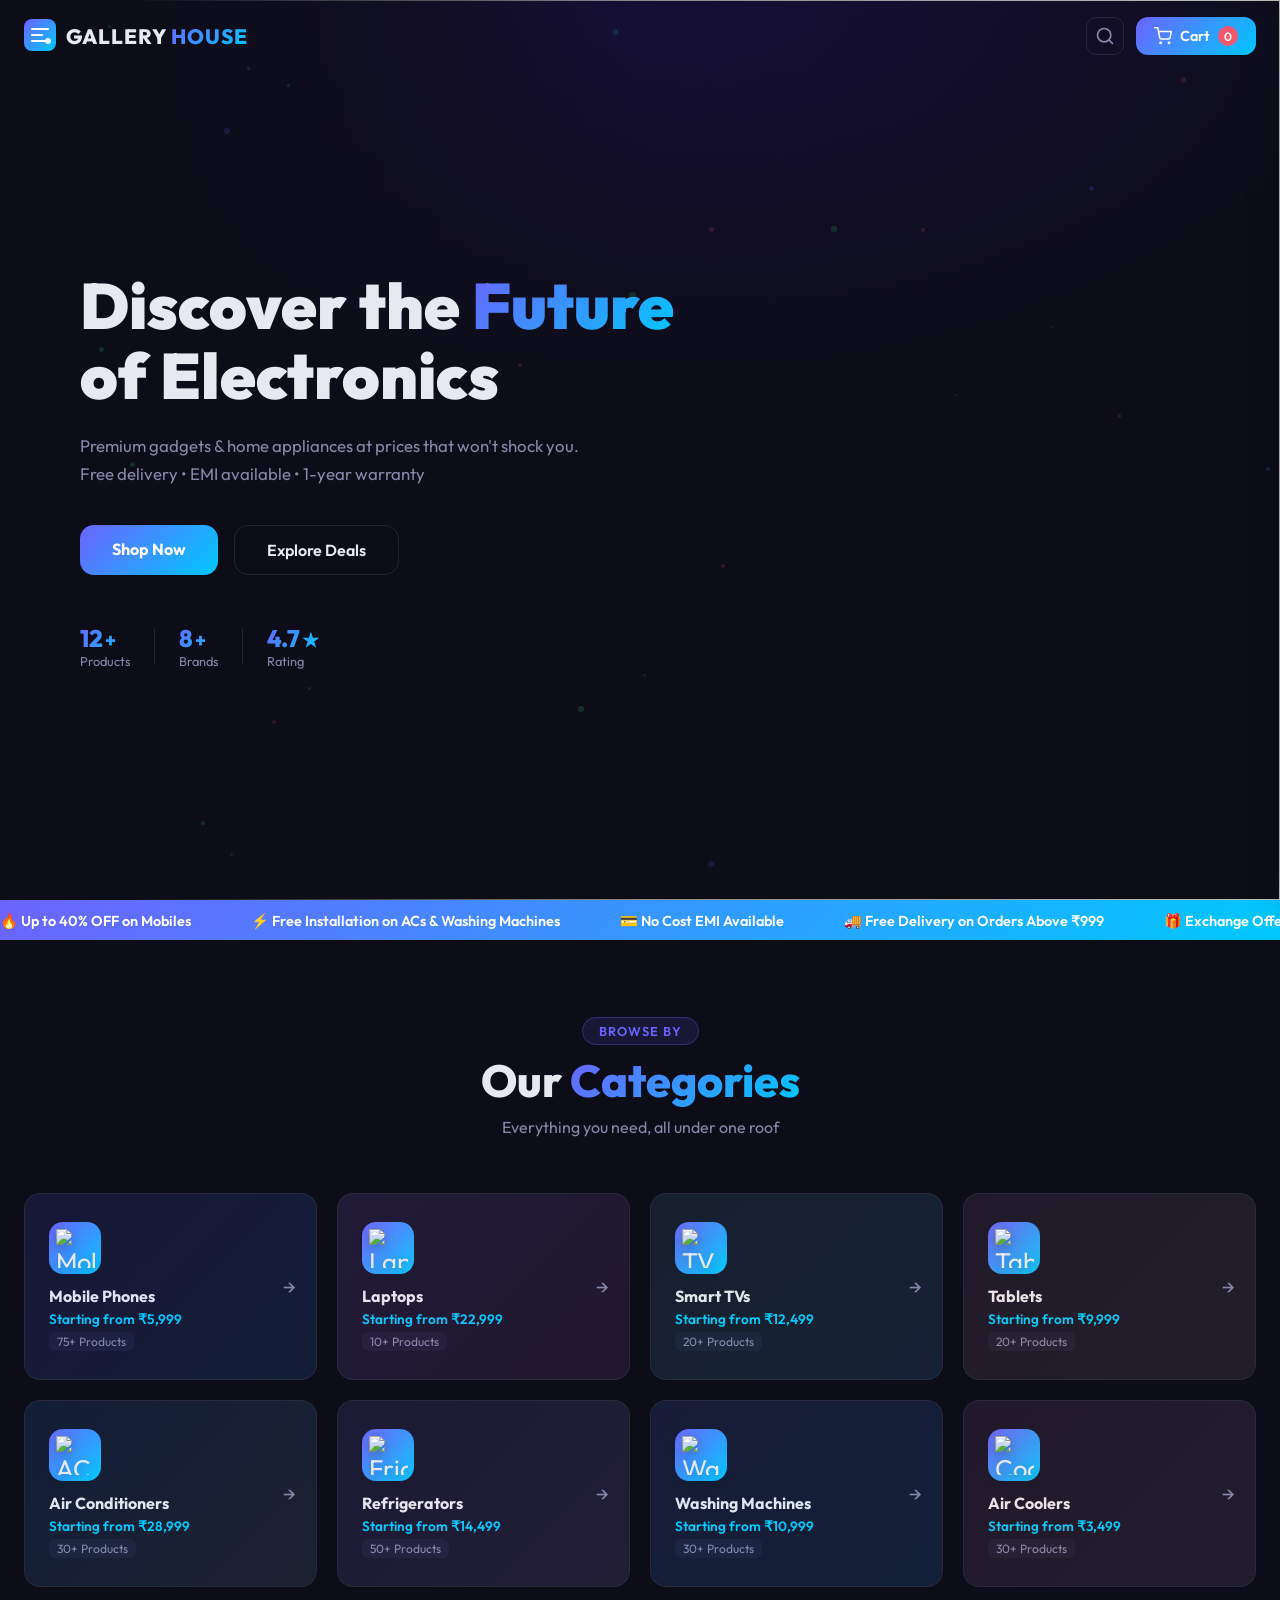
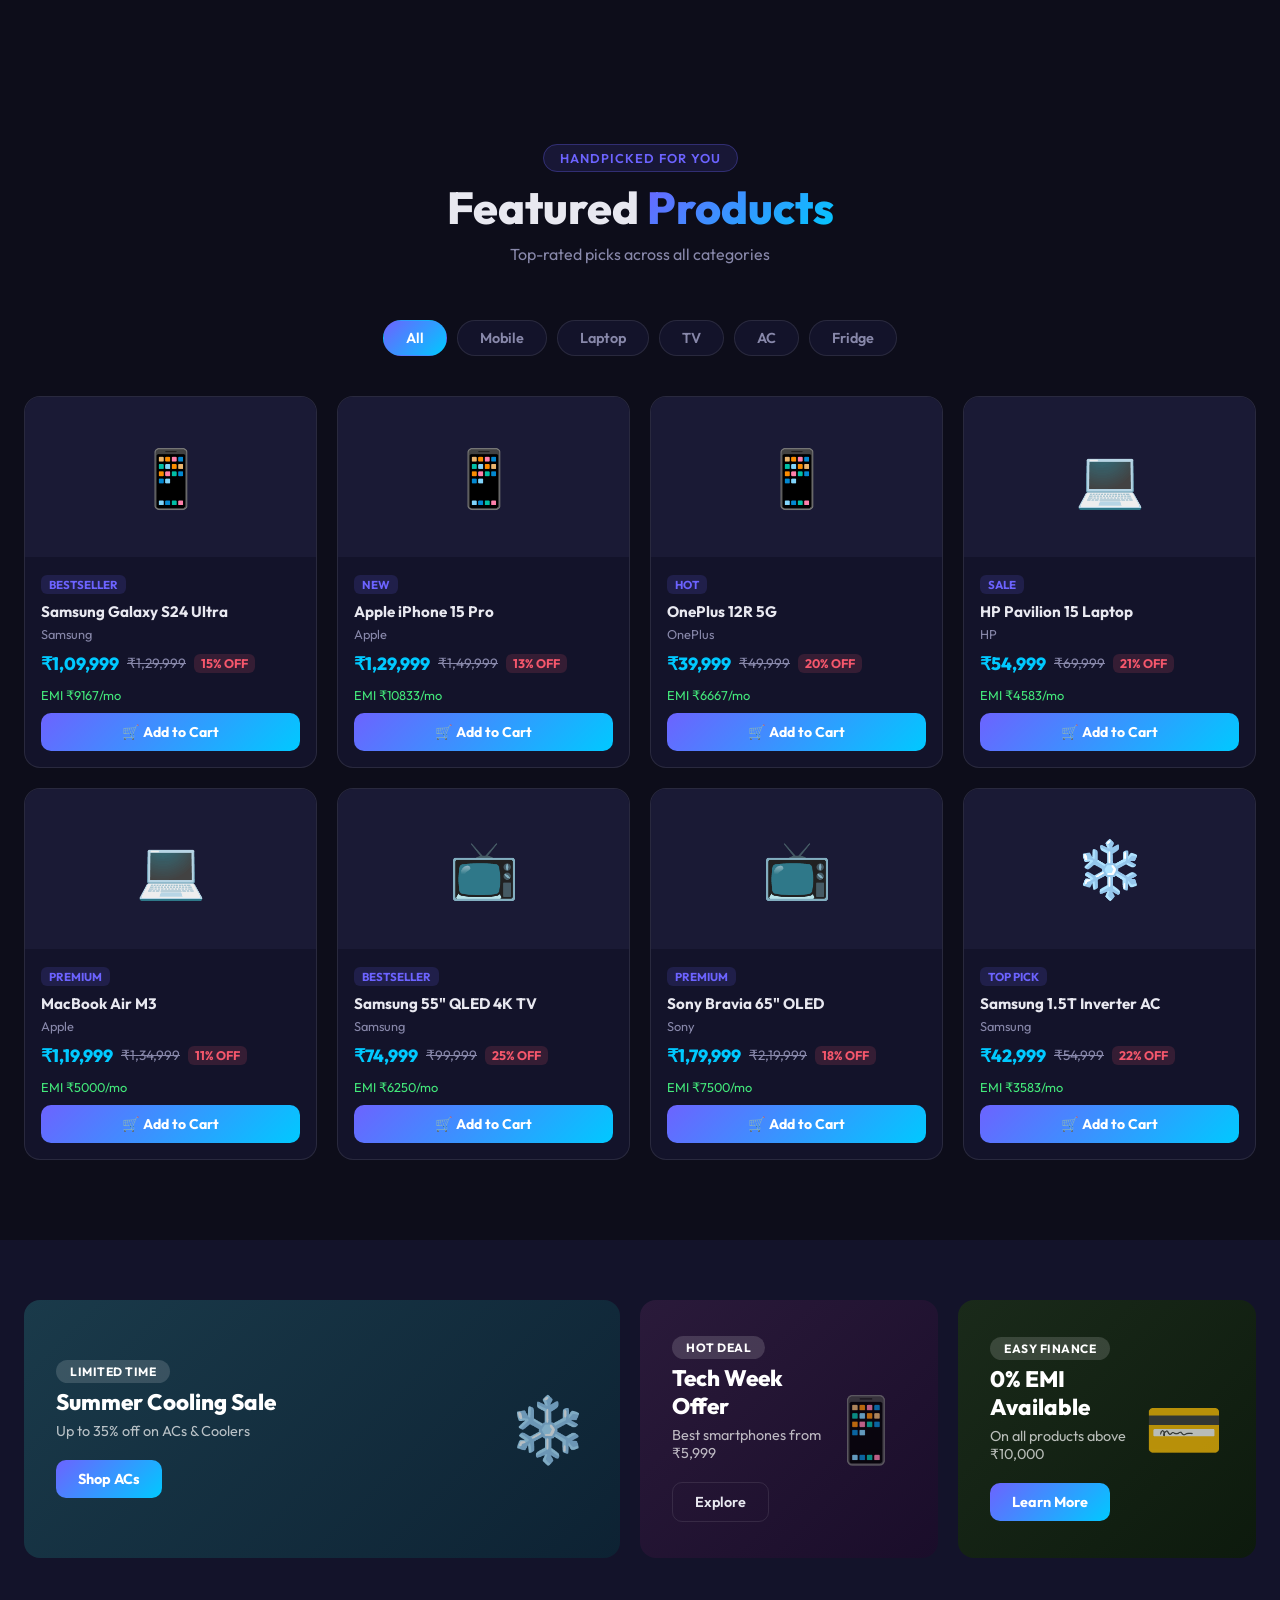
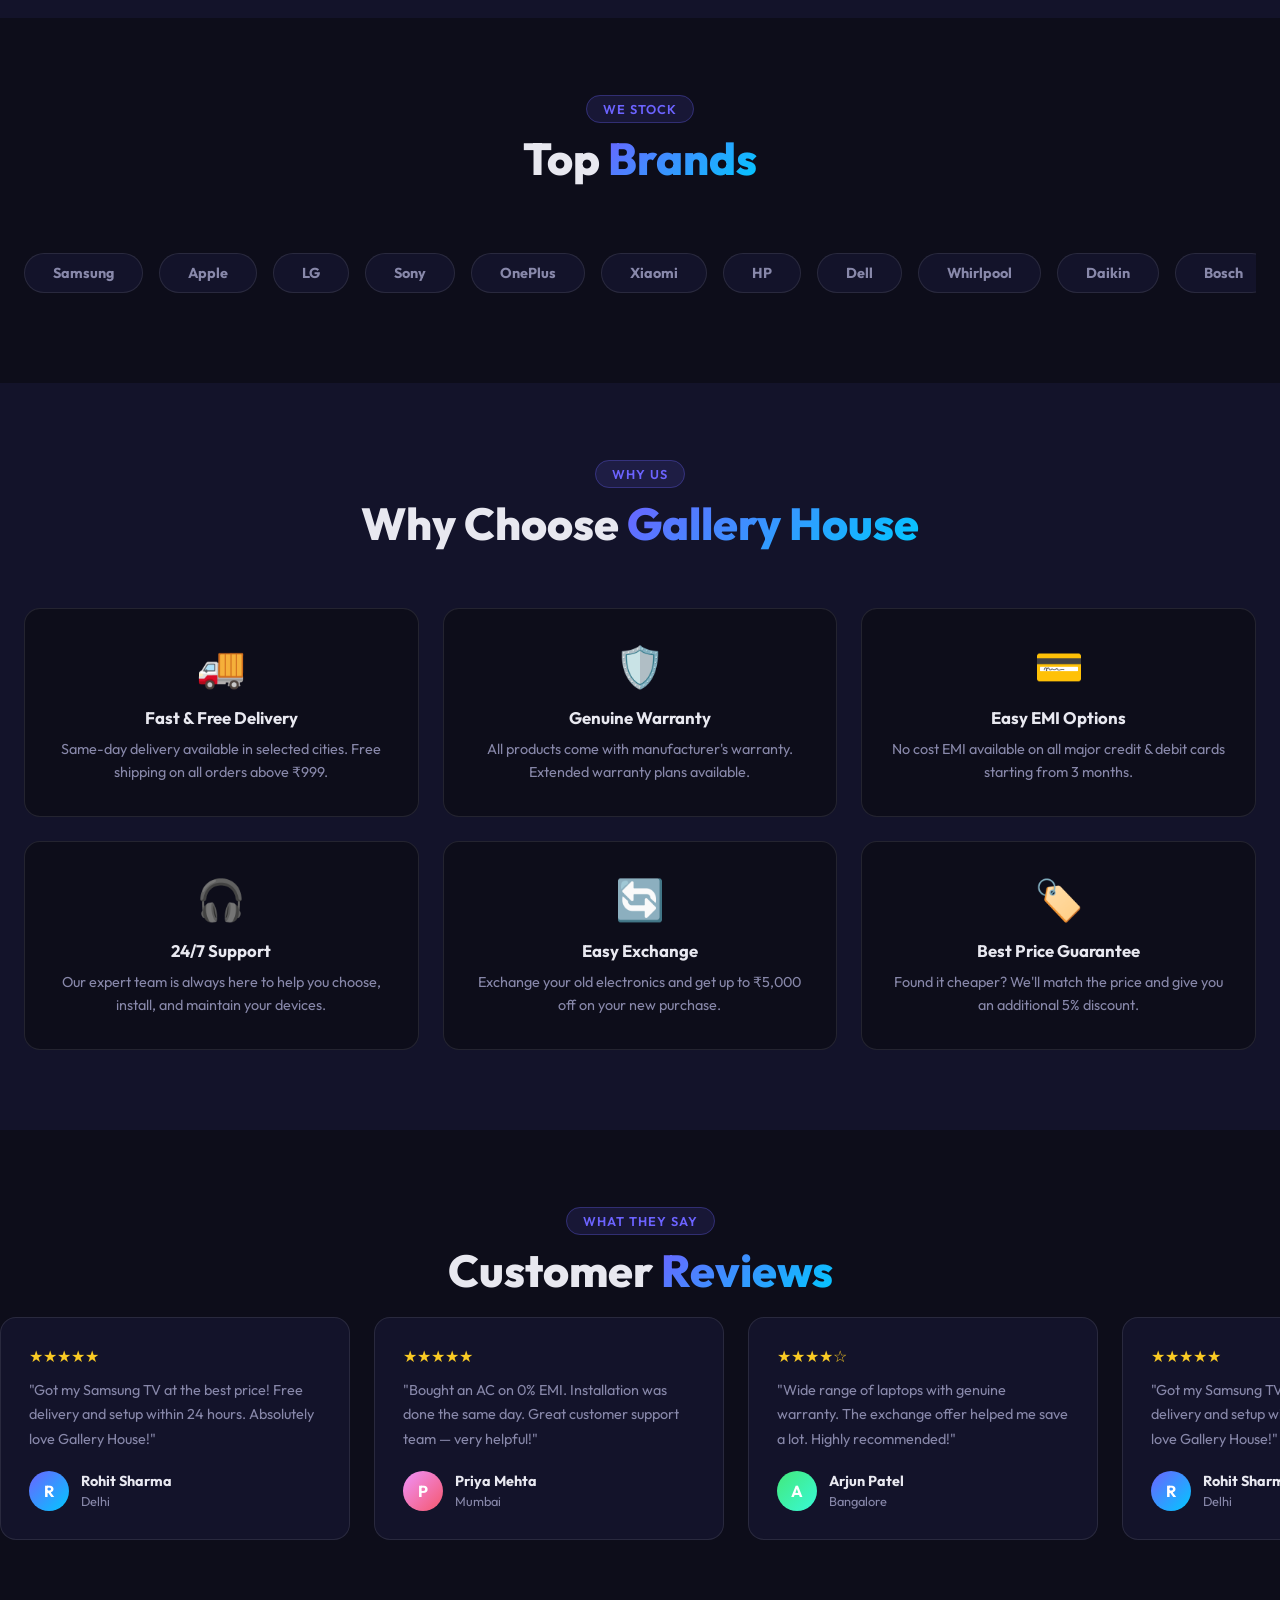
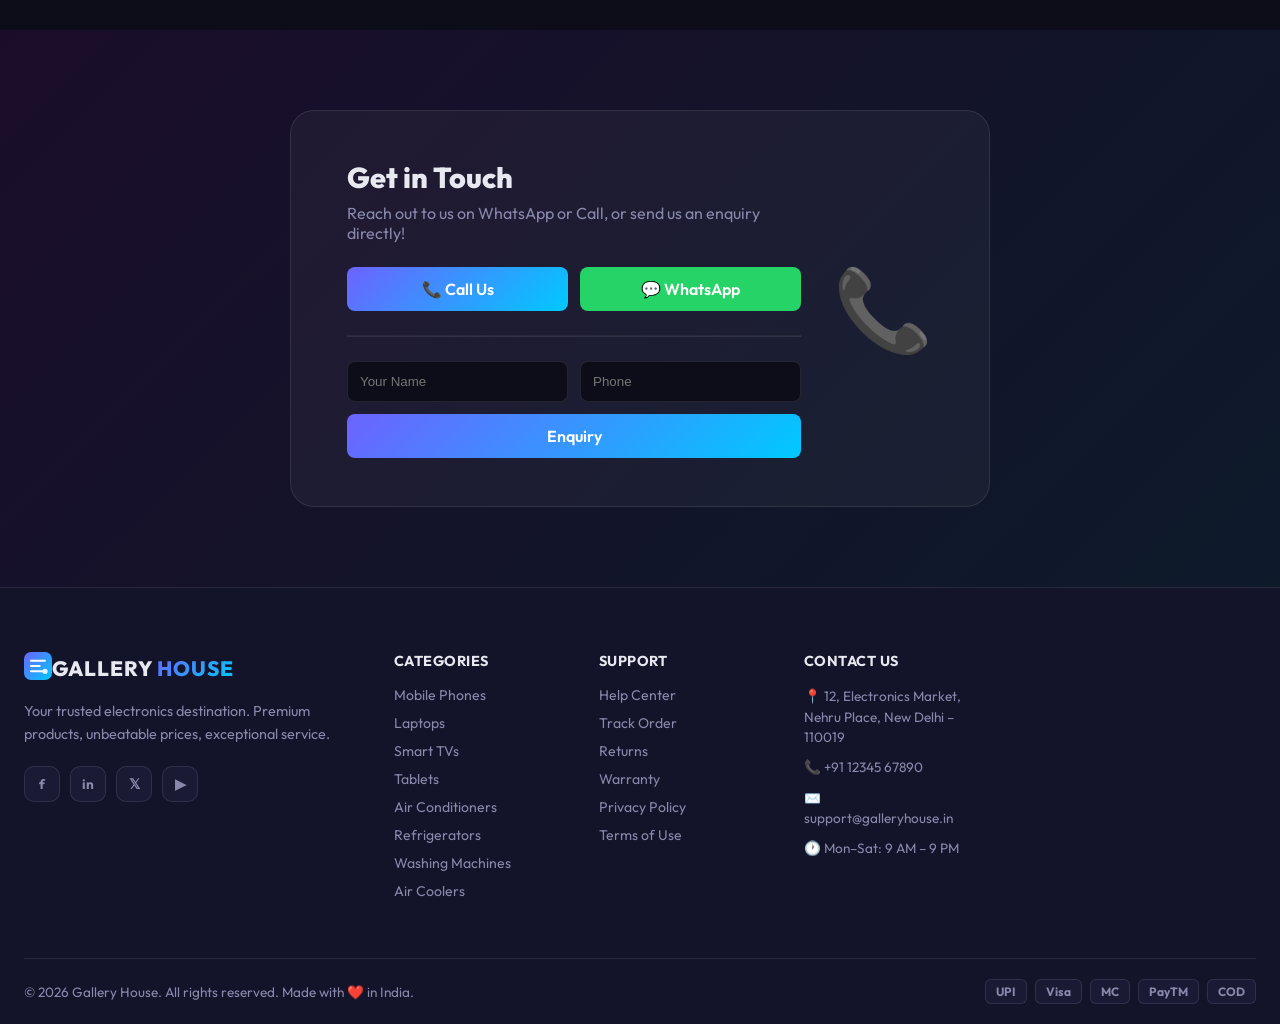
==== index.html @ 783b9cea "Add files via upload" ====
<!DOCTYPE html>
<html lang="en">

<head>
  <meta charset="UTF-8" />
  <meta name="viewport" content="width=device-width, initial-scale=1.0" />
  <title>Gallery House – Premium Electronics Store</title>
  <meta name="description" content="Gallery House is your one-stop destination for the latest electronics – mobiles, laptops, TVs, ACs, fridges, washing machines, tablets, and coolers at unbeatable prices." />
  <meta name="keywords" content="electronics, electronics store, mobiles, laptops, smart tvs, home appliances, air conditioners, washing machines, refrigerators, gallery house" />
  <meta name="author" content="Gallery House" />
  <meta name="robots" content="index, follow" />
  <meta name="theme-color" content="#6C63FF" />
  <link rel="canonical" href="https://galleryhouse.in/" />
  
  <!-- Open Graph / Facebook -->
  <meta property="og:type" content="website" />
  <meta property="og:url" content="https://galleryhouse.in/" />
  <meta property="og:title" content="Gallery House – Premium Electronics Store" />
  <meta property="og:description" content="Gallery House is your one-stop destination for the latest electronics – mobiles, laptops, TVs, ACs, fridges, washing machines, tablets, and coolers at unbeatable prices." />
  
  <!-- Twitter -->
  <meta property="twitter:card" content="summary_large_image" />
  <meta property="twitter:url" content="https://galleryhouse.in/" />
  <meta property="twitter:title" content="Gallery House – Premium Electronics Store" />
  <meta property="twitter:description" content="Gallery House is your one-stop destination for the latest electronics – mobiles, laptops, TVs, ACs, fridges, washing machines, tablets, and coolers at unbeatable prices." />
  <link rel="preconnect" href="https://fonts.googleapis.com" />
  <link rel="preconnect" href="https://fonts.gstatic.com" crossorigin />
  <link
    href="https://fonts.googleapis.com/css2?family=Outfit:wght@300;400;500;600;700;800;900&family=Inter:wght@300;400;500;600&display=swap"
    rel="stylesheet" />
  <link rel="stylesheet" href="style.css" />
  <script>
    // Apply theme settings before rendering
    const _s = JSON.parse(localStorage.getItem('gh_settings') || '{}');
    if (_s.accent) {
      document.documentElement.style.setProperty('--accent', _s.accent);
      document.documentElement.style.setProperty('--accent2', _s.accent);
    }
  </script>
  <script type="application/ld+json">
{
  "@context": "https://schema.org",
  "@type": "Organization",
  "name": "Gallery House",
  "url": "https://galleryhouse.in",
  "logo": "https://galleryhouse.in/images/logo.png",
  "description": "Premium electronics store offering mobiles, laptops, TVs, and home appliances.",
  "sameAs": [
    "https://www.facebook.com/galleryhouse",
    "https://www.instagram.com/galleryhouse",
    "https://www.youtube.com/@galleryhouse"
  ],
  "contactPoint": {
    "@type": "ContactPoint",
    "contactType": "customer service",
    "telephone": "+91-9999999999",
    "areaServed": "IN",
    "availableLanguage": ["English", "Hindi", "Gujarati"]
  }
}
</script>
  <script type="application/ld+json">
{
  "@context": "https://schema.org",
  "@type": "Product",
  "name": "Samsung Galaxy S24 Ultra",
  "image": [
    "https://galleryhouse.in/images/products/samsung-galaxy-s24-ultra.jpg"
  ],
  "description": "Samsung Galaxy S24 Ultra with 200MP camera, Snapdragon 8 Gen 3 and 12GB RAM.",
  "sku": "GH-S24U-256",
  "brand": {
    "@type": "Brand",
    "name": "Samsung"
  },
  "aggregateRating": {
    "@type": "AggregateRating",
    "ratingValue": "4.9",
    "reviewCount": "128"
  },
  "offers": {
    "@type": "Offer",
    "url": "https://galleryhouse.in/products/samsung-galaxy-s24-ultra.html",
    "priceCurrency": "INR",
    "price": "109999",
    "availability": "https://schema.org/InStock",
    "itemCondition": "https://schema.org/NewCondition"
  }
}
</script>
<script type="application/ld+json">
{
  "@context": "https://schema.org",
  "@type": "WebSite",
  "name": "Gallery House",
  "url": "https://galleryhouse.in/",
  "potentialAction": {
    "@type": "SearchAction",
    "target": "https://galleryhouse.in/?q={search_term_string}",
    "query-input": "required name=search_term_string"
  }
}
</script>
</head>

<body>

  <!-- ══════════════ NAVBAR ══════════════ -->
  <header class="navbar" id="navbar">
    <div class="nav-container">
      <div style="display: flex; align-items: center; gap: 10px;">
        <button class="logo-icon hamburger-custom" id="main-menu-btn" style="background:none;border:none;cursor:pointer;padding:0;">
          <svg width="32" height="32" viewBox="0 0 32 32" fill="none">
            <rect width="32" height="32" rx="8" fill="url(#lg1)" />
            <path d="M8 10h16M8 16h10M8 22h13" stroke="#fff" stroke-width="2.2" stroke-linecap="round" />
            <circle cx="24" cy="22" r="3" fill="#fff" opacity="0.9" />
            <defs>
              <linearGradient id="lg1" x1="0" y1="0" x2="32" y2="32" gradientUnits="userSpaceOnUse">
                <stop stop-color="#6C63FF" />
                <stop offset="1" stop-color="#00C9FF" />
              </linearGradient>
            </defs>
          </svg>
        </button>
        <a href="#" class="logo" id="logo-link">
          <span class="logo-text">GALLERY<span class="logo-accent"> HOUSE</span></span>
        </a>
      </div>

      <nav class="nav-links" id="nav-links">
        <a href="#categories" id="nav-categories">Categories</a>
        <a href="#featured" id="nav-products">Products</a>
        <a href="#deals" id="nav-deals">Best Deals</a>
        <a href="#brands" id="nav-brands">Brands</a>
        <a href="#contact" id="nav-contact">Contact</a>
      </nav>

      <div class="nav-actions">
        <button class="icon-btn" id="search-btn" title="Search">
          <svg width="20" height="20" viewBox="0 0 24 24" fill="none" stroke="currentColor" stroke-width="2"
            stroke-linecap="round" stroke-linejoin="round">
            <circle cx="11" cy="11" r="8" />
            <path d="m21 21-4.35-4.35" />
          </svg>
        </button>
        <button class="cart-btn" id="cart-btn">
          <svg width="18" height="18" viewBox="0 0 24 24" fill="none" stroke="currentColor" stroke-width="2"
            stroke-linecap="round" stroke-linejoin="round">
            <circle cx="9" cy="21" r="1" />
            <circle cx="20" cy="21" r="1" />
            <path d="M1 1h4l2.68 13.39a2 2 0 0 0 2 1.61h9.72a2 2 0 0 0 2-1.61L23 6H6" />
          </svg>
          <span>Cart</span>
          <span class="cart-count">0</span>
        </button>
      </div>
    </div>

    <!-- Search Bar -->
    <div class="search-overlay" id="search-overlay">
      <div class="search-bar-wrap">
        <input type="text" id="search-input" placeholder="Search mobiles, TVs, laptops…" autocomplete="off" />
        <button id="search-close">✕</button>
      </div>
    </div>
  </header>

  <!-- ══════════════ HERO ══════════════ -->
  <section class="hero" id="hero">
    <div id="hero-slider" class="hero-slider"></div>
    <div class="hero-bg-particles" id="particles"></div>
    <div class="hero-content">
      <h1 class="hero-title" id="dyn-hero">
        Discover the <span class="gradient-text">Future</span><br />of Electronics
      </h1>
      <p class="hero-subtitle" id="dyn-hero-sub">
        Premium gadgets & home appliances at prices that won't shock you.<br />
        Free delivery • EMI available • 1-year warranty
      </p>
      <div class="hero-cta">
        <a href="#categories" class="btn-primary" id="hero-shop-btn">Shop Now</a>
        <a href="#featured" class="btn-ghost" id="hero-explore-btn">Explore Deals</a>
      </div>
      <div class="hero-stats">
        <div class="stat"><span class="stat-num" id="stat-products">50K+</span><span class="stat-label">Products</span>
        </div>
        <div class="stat-divider"></div>
        <div class="stat"><span class="stat-num" id="stat-brands">200+</span><span class="stat-label">Brands</span>
        </div>
        <div class="stat-divider"></div>
        <div class="stat"><span class="stat-num" id="stat-rating">4.9★</span><span class="stat-label">Rating</span>
        </div>
      </div>
    </div>
    <div class="hero-visual" style="display: none;">
      <div class="hero-card-3d" id="hero-card" style="display: none;">
        <div class="floating-device">
          <div class="device-screen">
            <div class="screen-glow"></div>
            <div class="screen-content">
              <div class="sc-bar"></div>
              <div class="sc-bar short"></div>
              <div class="sc-icon">📱</div>
              <div class="sc-price">₹24,999</div>
            </div>
          </div>
        </div>
        <div class="orbit-ring ring1"></div>
        <div class="orbit-ring ring2"></div>
      </div>
    </div>
    <div class="hero-wave">
      <svg viewBox="0 0 1440 80" preserveAspectRatio="none">
        <path d="M0,40 C360,80 1080,0 1440,40 L1440,80 L0,80 Z" fill="#0d0d1a" />
      </svg>
    </div>
  </section>

  <!-- ══════════════ TICKER ══════════════ -->
  <div class="ticker-wrap">
    <div class="ticker-track" id="ticker-track">
      <span>🔥 Up to 40% OFF on Mobiles</span>
      <span>⚡ Free Installation on ACs & Washing Machines</span>
      <span>💳 No Cost EMI Available</span>
      <span>🚚 Free Delivery on Orders Above ₹999</span>
      <span>🎁 Exchange Offer: Get Extra ₹5000 Off</span>
      <span>🌟 Top Brands: Samsung, LG, Apple, Sony & More</span>
      <span>🔥 Up to 40% OFF on Mobiles</span>
      <span>⚡ Free Installation on ACs & Washing Machines</span>
      <span>💳 No Cost EMI Available</span>
      <span>🚚 Free Delivery on Orders Above ₹999</span>
    </div>
  </div>

  <!-- ══════════════ CATEGORIES ══════════════ -->
  <section class="section categories-section" id="categories">
    <div class="container">
      <div class="section-header">
        <span class="section-tag">Browse By</span>
        <h2 class="section-title">Our <span class="gradient-text">Categories</span></h2>
        <p class="section-sub">Everything you need, all under one roof</p>
      </div>
      <div class="categories-grid" id="categories-grid">

        <div class="category-card" id="cat-mobile" data-category="mobile">
          <div class="cat-bg" style="--c1:#6C63FF;--c2:#00C9FF"></div>
          <div class="cat-icon-wrap" style="display:flex;align-items:center;justify-content:center;">
            <img src="https://img.icons8.com/fluency/96/iphone.png" alt="Mobile"
              style="width:75%;height:75%;object-fit:contain;filter:drop-shadow(0 4px 6px rgba(0,0,0,0.2));" />
          </div>
          <div class="cat-info">
            <h3>Mobile Phones</h3>
            <p>Starting from ₹5,999</p>
            <span class="cat-count">75+ Products</span>
          </div>
          <div class="cat-arrow">→</div>
        </div>

        <div class="category-card" id="cat-laptop" data-category="laptop">
          <div class="cat-bg" style="--c1:#f093fb;--c2:#f5576c"></div>
          <div class="cat-icon-wrap" style="display:flex;align-items:center;justify-content:center;">
            <img src="https://img.icons8.com/fluency/96/laptop.png" alt="Laptop"
              style="width:75%;height:75%;object-fit:contain;filter:drop-shadow(0 4px 6px rgba(0,0,0,0.2));" />
          </div>
          <div class="cat-info">
            <h3>Laptops</h3>
            <p>Starting from ₹22,999</p>
            <span class="cat-count">10+ Products</span>
          </div>
          <div class="cat-arrow">→</div>
        </div>

        <div class="category-card" id="cat-tv" data-category="tv">
          <div class="cat-bg" style="--c1:#43e97b;--c2:#38f9d7"></div>
          <div class="cat-icon-wrap" style="display:flex;align-items:center;justify-content:center;">
            <img src="https://img.icons8.com/fluency/96/tv.png" alt="TV"
              style="width:75%;height:75%;object-fit:contain;filter:drop-shadow(0 4px 6px rgba(0,0,0,0.2));" />
          </div>
          <div class="cat-info">
            <h3>Smart TVs</h3>
            <p>Starting from ₹12,499</p>
            <span class="cat-count">20+ Products</span>
          </div>
          <div class="cat-arrow">→</div>
        </div>

        <div class="category-card" id="cat-tablet" data-category="tablet">
          <div class="cat-bg" style="--c1:#fa8231;--c2:#f9ca24"></div>
          <div class="cat-icon-wrap" style="display:flex;align-items:center;justify-content:center;">
            <img src="https://img.icons8.com/fluency/96/ipad.png" alt="Tablet"
              style="width:75%;height:75%;object-fit:contain;filter:drop-shadow(0 4px 6px rgba(0,0,0,0.2));" />
          </div>
          <div class="cat-info">
            <h3>Tablets</h3>
            <p>Starting from ₹9,999</p>
            <span class="cat-count">20+ Products</span>
          </div>
          <div class="cat-arrow">→</div>
        </div>

        <div class="category-card" id="cat-ac" data-category="ac">
          <div class="cat-bg" style="--c1:#00C9FF;--c2:#92FE9D"></div>
          <div class="cat-icon-wrap" style="display:flex;align-items:center;justify-content:center;">
            <img src="https://img.icons8.com/fluency/96/air-conditioner.png" alt="AC"
              style="width:75%;height:75%;object-fit:contain;filter:drop-shadow(0 4px 6px rgba(0,0,0,0.2));" />
          </div>
          <div class="cat-info">
            <h3>Air Conditioners</h3>
            <p>Starting from ₹28,999</p>
            <span class="cat-count">30+ Products</span>
          </div>
          <div class="cat-arrow">→</div>
        </div>

        <div class="category-card" id="cat-fridge" data-category="fridge">
          <div class="cat-bg" style="--c1:#a18cd1;--c2:#fbc2eb"></div>
          <div class="cat-icon-wrap" style="display:flex;align-items:center;justify-content:center;">
            <img src="https://img.icons8.com/fluency/96/fridge.png" alt="Fridge"
              style="width:75%;height:75%;object-fit:contain;filter:drop-shadow(0 4px 6px rgba(0,0,0,0.2));" />
          </div>
          <div class="cat-info">
            <h3>Refrigerators</h3>
            <p>Starting from ₹14,499</p>
            <span class="cat-count">50+ Products</span>
          </div>
          <div class="cat-arrow">→</div>
        </div>

        <div class="category-card" id="cat-washing" data-category="washing-machine">
          <div class="cat-bg" style="--c1:#4facfe;--c2:#00f2fe"></div>
          <div class="cat-icon-wrap" style="display:flex;align-items:center;justify-content:center;">
            <img src="https://img.icons8.com/fluency/96/washing-machine.png" alt="Washing Machine"
              style="width:75%;height:75%;object-fit:contain;filter:drop-shadow(0 4px 6px rgba(0,0,0,0.2));" />
          </div>
          <div class="cat-info">
            <h3>Washing Machines</h3>
            <p>Starting from ₹10,999</p>
            <span class="cat-count">30+ Products</span>
          </div>
          <div class="cat-arrow">→</div>
        </div>

        <div class="category-card" id="cat-cooler" data-category="cooler">
          <div class="cat-bg" style="--c1:#fd7043;--c2:#ffb74d"></div>
          <div class="cat-icon-wrap" style="display:flex;align-items:center;justify-content:center;">
            <img src="https://img.icons8.com/fluency/96/fan.png" alt="Cooler"
              style="width:75%;height:75%;object-fit:contain;filter:drop-shadow(0 4px 6px rgba(0,0,0,0.2));" />
          </div>
          <div class="cat-info">
            <h3>Air Coolers</h3>
            <p>Starting from ₹3,499</p>
            <span class="cat-count">30+ Products</span>
          </div>
          <div class="cat-arrow">→</div>
        </div>

      </div>
    </div>
  </section>

  <!-- ══════════════ FEATURED PRODUCTS ══════════════ -->
  <section class="section featured-section" id="featured">
    <div class="container">
      <div class="section-header">
        <span class="section-tag">Handpicked for You</span>
        <h2 class="section-title">Featured <span class="gradient-text">Products</span></h2>
        <p class="section-sub">Top-rated picks across all categories</p>
      </div>

      <!-- Filter tabs -->
      <div class="filter-tabs" id="filter-tabs">
        <button class="filter-tab active" data-filter="all" id="filter-all">All</button>
        <button class="filter-tab" data-filter="mobile" id="filter-mobile">Mobile</button>
        <button class="filter-tab" data-filter="laptop" id="filter-laptop">Laptop</button>
        <button class="filter-tab" data-filter="tv" id="filter-tv">TV</button>
        <button class="filter-tab" data-filter="ac" id="filter-ac">AC</button>
        <button class="filter-tab" data-filter="fridge" id="filter-fridge">Fridge</button>
      </div>

      <div class="products-grid" id="products-grid">
        <!-- JS injected -->
      </div>
    </div>
  </section>

  <!-- ══════════════ BANNER / DEALS ══════════════ -->
  <section class="deals-banner" id="deals">
    <div class="container">
      <div class="banner-grid">
        <div class="banner-card banner-primary" id="banner-summer">
          <div class="banner-content">
            <span class="banner-tag">Limited Time</span>
            <h3>Summer Cooling Sale</h3>
            <p>Up to 35% off on ACs & Coolers</p>
            <a href="#categories" class="btn-primary sm" id="banner-ac-btn">Shop ACs</a>
          </div>
          <div class="banner-emoji">❄️</div>
        </div>
        <div class="banner-card banner-dark" id="banner-tech">
          <div class="banner-content">
            <span class="banner-tag">Hot Deal</span>
            <h3>Tech Week Offer</h3>
            <p>Best smartphones from ₹5,999</p>
            <a href="#categories" class="btn-ghost sm" id="banner-mobile-btn">Explore</a>
          </div>
          <div class="banner-emoji">📱</div>
        </div>
        <div class="banner-card banner-secondary" id="banner-emi">
          <div class="banner-content">
            <span class="banner-tag">Easy Finance</span>
            <h3>0% EMI Available</h3>
            <p>On all products above ₹10,000</p>
            <a href="#contact" class="btn-primary sm" id="banner-emi-btn">Learn More</a>
          </div>
          <div class="banner-emoji">💳</div>
        </div>
      </div>
    </div>
  </section>

  <!-- ══════════════ BRANDS ══════════════ -->
  <section class="section brands-section" id="brands">
    <div class="container">
      <div class="section-header">
        <span class="section-tag">We Stock</span>
        <h2 class="section-title">Top <span class="gradient-text">Brands</span></h2>
      </div>
      <div class="brands-scroll" id="brands-scroll">
        <div class="brands-track" id="brands-track">
          <!-- Dynamically injected via JS -->
        </div>
      </div>
    </div>
  </section>

  <!-- ══════════════ WHY CHOOSE US ══════════════ -->
  <section class="section why-section">
    <div class="container">
      <div class="section-header">
        <span class="section-tag">Why Us</span>
        <h2 class="section-title">Why Choose <span class="gradient-text">Gallery House</span></h2>
      </div>
      <div class="why-grid">
        <div class="why-card" id="why-delivery">
          <div class="why-icon">🚚</div>
          <h4>Fast & Free Delivery</h4>
          <p>Same-day delivery available in selected cities. Free shipping on all orders above ₹999.</p>
        </div>
        <div class="why-card" id="why-warranty">
          <div class="why-icon">🛡️</div>
          <h4>Genuine Warranty</h4>
          <p>All products come with manufacturer's warranty. Extended warranty plans available.</p>
        </div>
        <div class="why-card" id="why-emi">
          <div class="why-icon">💳</div>
          <h4>Easy EMI Options</h4>
          <p>No cost EMI available on all major credit & debit cards starting from 3 months.</p>
        </div>
        <div class="why-card" id="why-support">
          <div class="why-icon">🎧</div>
          <h4>24/7 Support</h4>
          <p>Our expert team is always here to help you choose, install, and maintain your devices.</p>
        </div>
        <div class="why-card" id="why-exchange">
          <div class="why-icon">🔄</div>
          <h4>Easy Exchange</h4>
          <p>Exchange your old electronics and get up to ₹5,000 off on your new purchase.</p>
        </div>
        <div class="why-card" id="why-price">
          <div class="why-icon">🏷️</div>
          <h4>Best Price Guarantee</h4>
          <p>Found it cheaper? We'll match the price and give you an additional 5% discount.</p>
        </div>
      </div>
    </div>
  </section>

  <!-- ══════════════ TESTIMONIALS ══════════════ -->
  <section class="section testimonials-section" id="reviews-section">
    <div class="container" style="max-width:100%; padding:0;">
      <div class="section-header" style="max-width:1280px; margin:0 auto; padding:0 24px;">
        <span class="section-tag">What They Say</span>
        <h2 class="section-title">Customer <span class="gradient-text">Reviews</span></h2>
      </div>
      <div class="reviews-scroll">
        <div class="reviews-track" id="reviews-grid">
          <!-- populated by JS -->
        </div>
      </div>
    </div>
  </section>

  <!-- ══════════════ NEWSLETTER & CONTACT ══════════════ -->
  <section class="newsletter-section" id="contact" style="padding-bottom: 80px;">
    <div class="container" style="display:flex; justify-content:center;">
      
      <!-- Contact & Enquiry Info -->
      <div class="newsletter-card" style="width:100%; max-width:700px;">
        <div class="nl-content">
          <h3>Get in Touch</h3>
          <p>Reach out to us on WhatsApp or Call, or send us an enquiry directly!</p>
          <div class="nl-form" style="display: flex; gap: 12px; margin-top: 20px;">
            <a href="tel:+918278783424" class="btn" style="flex: 1; text-align: center; background: linear-gradient(135deg,var(--accent),var(--accent2)); color: #fff; padding: 12px 24px; border-radius: 8px; font-weight: 600; text-decoration: none;">📞 Call Us</a>
            <a href="https://wa.me/918278783424?text=Hi!%20I%20have%20an%20inquiry%20about%20Gallery%20House." target="_blank" class="btn" style="flex: 1; text-align: center; background: #25D366; color: #fff; padding: 12px 24px; border-radius: 8px; font-weight: 600; text-decoration: none;">💬 WhatsApp</a>
          </div>
          
          <hr style="border-color:var(--border); margin:24px 0;">
          
          <form onsubmit="submitEnquiry(event)" style="display:flex; flex-direction:column; gap:12px; width:100%;">
            <div style="display:flex; gap:12px; flex-wrap:wrap;">
              <input type="text" id="enq-name" placeholder="Your Name" required style="flex:1; min-width:200px; padding:12px; border-radius:8px; border:1px solid var(--border); background:var(--bg); color:var(--text);" />
              <input type="tel" id="enq-phone" placeholder="Phone" required style="flex:1; min-width:200px; padding:12px; border-radius:8px; border:1px solid var(--border); background:var(--bg); color:var(--text);" />
            </div>
            <button type="submit" class="btn btn-primary" style="width:100%; border-radius:8px; padding:12px; font-weight:600;">Enquiry</button>
          </form>
        </div>
        <div class="nl-emoji">📞</div>
      </div>

    </div>
  </section>

  <!-- ══════════════ FOOTER ══════════════ -->
  <footer class="footer" id="footer">
    <div class="container">
      <div class="footer-grid">
        <div class="footer-brand">
          <a href="#" class="logo" id="footer-logo">
            <div class="logo-icon">
              <svg width="28" height="28" viewBox="0 0 32 32" fill="none">
                <rect width="32" height="32" rx="8" fill="url(#lg2)" />
                <path d="M8 10h16M8 16h10M8 22h13" stroke="#fff" stroke-width="2.2" stroke-linecap="round" />
                <circle cx="24" cy="22" r="3" fill="#fff" opacity="0.9" />
                <defs>
                  <linearGradient id="lg2" x1="0" y1="0" x2="32" y2="32" gradientUnits="userSpaceOnUse">
                    <stop stop-color="#6C63FF" />
                    <stop offset="1" stop-color="#00C9FF" />
                  </linearGradient>
                </defs>
              </svg>
            </div>
            <span class="logo-text"> GALLERY<span class="logo-accent"> HOUSE</span></span>
          </a>
          <p>Your trusted electronics destination. Premium products, unbeatable prices, exceptional service.</p>
          <div class="social-links">
            <a href="#" class="social-icon" id="social-fb" title="Facebook">f</a>
            <a href="#" class="social-icon" id="social-ig" title="Instagram">in</a>
            <a href="#" class="social-icon" id="social-tw" title="Twitter">𝕏</a>
            <a href="#" class="social-icon" id="social-yt" title="YouTube">▶</a>
          </div>
        </div>
        <div class="footer-links-col">
          <h5>Categories</h5>
          <a href="#" id="ft-mobile">Mobile Phones</a>
          <a href="#" id="ft-laptop">Laptops</a>
          <a href="#" id="ft-tv">Smart TVs</a>
          <a href="#" id="ft-tablet">Tablets</a>
          <a href="#" id="ft-ac">Air Conditioners</a>
          <a href="#" id="ft-fridge">Refrigerators</a>
          <a href="#" id="ft-wash">Washing Machines</a>
          <a href="#" id="ft-cooler">Air Coolers</a>
        </div>

        <div class="footer-links-col">
          <h5>Support</h5>
          <a href="#" id="ft-help">Help Center</a>
          <a href="#" id="ft-track">Track Order</a>
          <a href="#" id="ft-returns">Returns</a>
          <a href="#" id="ft-warranty">Warranty</a>
          <a href="#" id="ft-privacy">Privacy Policy</a>
          <a href="#" id="ft-terms">Terms of Use</a>
        </div>
        <div class="footer-contact">
          <h5>Contact Us</h5>
          <p>📍 12, Electronics Market, Nehru Place, New Delhi – 110019</p>
          <p>📞 <a href="tel:+911234567890" id="ft-phone">+91 12345 67890</a></p>
          <p>✉️ <a href="mailto:support@galleryhouse.in" id="ft-email">support@galleryhouse.in</a></p>
          <p>🕐 Mon–Sat: 9 AM – 9 PM</p>
        </div>
      </div>
      <div class="footer-bottom">
        <p>© 2026 Gallery House. All rights reserved. Made with ❤️ in India.</p>
        <div class="payment-icons">
          <span>UPI</span><span>Visa</span><span>MC</span><span>PayTM</span><span>COD</span>
        </div>
      </div>
    </div>
  </footer>

  <!-- ══════════════ CART TOAST ══════════════ -->
  <div class="toast" id="toast"></div>

  <!-- ══════════════ SCROLL TO TOP ══════════════ -->
  <button class="scroll-top" id="scroll-top-btn" title="Back to top"
    onclick="window.scrollTo({top:0,behavior:'smooth'})">↑</button>

  <!-- ══════════════ PRODUCT DETAIL MODAL ══════════════ -->
  <div class="prod-modal-overlay" id="prod-modal-overlay" onclick="closeProdModal(event)">
    <div class="prod-modal-box" id="prod-modal-box">
      <button class="prod-modal-close" onclick="closeProdModal()" id="prod-modal-close-btn">✕</button>
      <div id="prod-modal-content"></div>
    </div>
  </div>

  <!-- ══════════════ CART SIDEBAR ══════════════ -->
  <div class="cart-overlay" id="cart-overlay" onclick="closeCart()"></div>
  <div class="cart-sidebar" id="cart-sidebar">
    <div class="cart-sidebar-head">
      <h3>🛒 Your Cart</h3>
      <button onclick="closeCart()" id="cart-close-btn">✕</button>
    </div>
    <div id="cart-sidebar-items" class="cart-sidebar-items"></div>
    <div class="cart-sidebar-footer" id="cart-sidebar-footer"></div>
  </div>

  <style>
    /* Product Modal */
    .prod-modal-overlay {
      position: fixed;
      inset: 0;
      background: rgba(0, 0, 0, .8);
      backdrop-filter: blur(12px);
      z-index: 2000;
      display: flex;
      align-items: center;
      justify-content: center;
      opacity: 0;
      pointer-events: none;
      transition: opacity .3s;
      padding: 16px
    }

    .prod-modal-overlay.open {
      opacity: 1;
      pointer-events: auto
    }

    .prod-modal-box {
      background: #13132a;
      border: 1px solid #ffffff18;
      border-radius: 20px;
      width: 100%;
      max-width: 900px;
      max-height: 90vh;
      overflow-y: auto;
      position: relative;
      transform: scale(.95);
      transition: transform .3s
    }

    .prod-modal-overlay.open .prod-modal-box {
      transform: scale(1)
    }

    .prod-modal-close {
      position: absolute;
      top: 14px;
      right: 14px;
      background: rgba(255, 255, 255, .08);
      border: none;
      border-radius: 8px;
      color: #8888aa;
      cursor: pointer;
      font-size: 1rem;
      padding: 6px 11px;
      z-index: 10;
      transition: all .2s
    }

    .prod-modal-close:hover {
      background: rgba(245, 87, 108, .2);
      color: #f5576c
    }

    .modal-inner {
      display: grid;
      grid-template-columns: 1fr 1fr;
      gap: 0
    }

    .modal-media {
      background: #1a1a35;
      border-radius: 20px 0 0 20px;
      display: flex;
      align-items: center;
      justify-content: center;
      font-size: 7rem;
      min-height: 340px;
      padding: 40px;
      position: relative;
      overflow: hidden
    }

    .modal-media::after {
      content: '';
      position: absolute;
      inset: 0;
      background: radial-gradient(circle at 50% 50%, rgba(108, 99, 255, .15), transparent 70%)
    }

    .modal-info {
      padding: 32px 28px;
      overflow-y: auto;
      max-height: 90vh
    }

    .modal-badge {
      background: rgba(108, 99, 255, .15);
      border-radius: 6px;
      color: #6C63FF;
      font-size: .72rem;
      font-weight: 700;
      padding: 3px 10px;
      display: inline-block;
      margin-bottom: 10px
    }

    .modal-name {
      font-size: 1.3rem;
      font-weight: 800;
      margin-bottom: 4px;
      line-height: 1.3
    }

    .modal-brand {
      color: #8888aa;
      font-size: .88rem;
      margin-bottom: 16px
    }

    .modal-price-row {
      display: flex;
      align-items: center;
      gap: 10px;
      margin-bottom: 6px;
      flex-wrap: wrap
    }

    .modal-price {
      color: #00C9FF;
      font-size: 1.6rem;
      font-weight: 800
    }

    .modal-mrp {
      color: #8888aa;
      text-decoration: line-through;
      font-size: 1rem
    }

    .modal-off {
      background: rgba(245, 87, 108, .15);
      color: #f5576c;
      font-size: .82rem;
      font-weight: 700;
      padding: 3px 9px;
      border-radius: 6px
    }

    .modal-emi {
      background: rgba(67, 233, 123, .08);
      border: 1px solid rgba(67, 233, 123, .2);
      border-radius: 8px;
      color: #43e97b;
      font-size: .88rem;
      padding: 10px 14px;
      margin-bottom: 20px
    }

    .modal-tabs {
      display: flex;
      gap: 0;
      border-bottom: 1px solid #ffffff18;
      margin-bottom: 20px
    }

    .modal-tab {
      background: none;
      border: none;
      border-bottom: 2px solid transparent;
      color: #8888aa;
      cursor: pointer;
      font-family: 'Outfit', sans-serif;
      font-size: .88rem;
      font-weight: 600;
      padding: 10px 16px;
      transition: all .2s;
      margin-bottom: -1px
    }

    .modal-tab.active {
      border-bottom-color: #6C63FF;
      color: #6C63FF
    }

    .specs-table {
      width: 100%;
      border-collapse: collapse;
      font-size: .85rem
    }

    .specs-table tr:nth-child(even) td {
      background: rgba(255, 255, 255, .03)
    }

    .specs-table td {
      padding: 9px 12px;
      border-bottom: 1px solid #ffffff10
    }

    .specs-table td:first-child {
      color: #8888aa;
      font-weight: 600;
      width: 45%
    }

    .review-item {
      background: #1a1a35;
      border-radius: 10px;
      padding: 14px;
      margin-bottom: 10px
    }

    .review-head {
      display: flex;
      align-items: center;
      gap: 8px;
      margin-bottom: 6px
    }

    .review-avatar {
      background: linear-gradient(135deg, #6C63FF, #00C9FF);
      border-radius: 50%;
      color: #fff;
      font-size: .8rem;
      font-weight: 700;
      height: 32px;
      width: 32px;
      display: flex;
      align-items: center;
      justify-content: center;
      flex-shrink: 0
    }

    .review-user {
      font-size: .88rem;
      font-weight: 700
    }

    .review-date {
      color: #8888aa;
      font-size: .75rem
    }

    .review-stars {
      color: #f9ca24;
      font-size: .85rem
    }

    .review-text {
      color: #8888aa;
      font-size: .85rem;
      line-height: 1.6
    }

    .verified {
      background: rgba(67, 233, 123, .1);
      border-radius: 4px;
      color: #43e97b;
      font-size: .7rem;
      padding: 1px 6px
    }

    .modal-add-btn {
      width: 100%;
      background: linear-gradient(135deg, #6C63FF, #00C9FF);
      border: none;
      border-radius: 12px;
      color: #fff;
      cursor: pointer;
      font-family: 'Outfit', sans-serif;
      font-size: 1rem;
      font-weight: 700;
      padding: 14px;
      margin-top: 16px;
      transition: opacity .2s
    }

    .modal-add-btn:hover {
      opacity: .85
    }

    /* Gallery & Variants */
    .modal-media {
      flex-direction: column;
      padding: 20px;
    }

    .prod-gallery-main {
      width: 100%;
      height: 280px;
      display: flex;
      align-items: center;
      justify-content: center;
      margin-bottom: 16px;
      position: relative;
      z-index: 1;
    }

    .prod-gallery-main img {
      max-width: 100%;
      max-height: 100%;
      object-fit: contain;
      border-radius: 8px;
    }

    .prod-gallery-thumbs {
      display: flex;
      gap: 8px;
      overflow-x: auto;
      padding-bottom: 4px;
      position: relative;
      z-index: 1;
      justify-content: center;
    }

    .gallery-thumb {
      width: 50px;
      height: 50px;
      object-fit: cover;
      border-radius: 8px;
      border: 2px solid transparent;
      cursor: pointer;
      opacity: 0.6;
      transition: all .2s;
    }

    .gallery-thumb:hover {
      opacity: 1;
    }

    .gallery-thumb.active {
      opacity: 1;
      border-color: #6C63FF;
    }

    .modal-variants {
      margin-bottom: 20px;
    }

    .variant-group {
      margin-bottom: 12px;
    }

    .variant-group label {
      display: block;
      color: #8888aa;
      font-size: .8rem;
      font-weight: 600;
      text-transform: uppercase;
      margin-bottom: 6px;
    }

    .variant-opts {
      display: flex;
      gap: 8px;
      flex-wrap: wrap;
    }

    .var-color {
      width: 26px;
      height: 26px;
      border-radius: 50%;
      border: 2px solid transparent;
      cursor: pointer;
      transition: all .2s;
      box-shadow: 0 0 0 1px rgba(255, 255, 255, 0.2);
    }

    .var-color.active {
      border-color: #fff;
      box-shadow: 0 0 0 2px #6C63FF;
    }

    .var-chip {
      background: #1a1a35;
      border: 1px solid #ffffff18;
      border-radius: 6px;
      color: #e8e8f0;
      font-size: .8rem;
      font-weight: 600;
      padding: 6px 12px;
      cursor: pointer;
      transition: all .2s;
    }

    .var-chip.active {
      background: rgba(108, 99, 255, .15);
      border-color: #6C63FF;
      color: #6C63FF;
    }

    /* Cart Sidebar */
    .cart-overlay {
      position: fixed;
      inset: 0;
      background: rgba(0, 0, 0, .6);
      z-index: 1499;
      display: none
    }

    .cart-overlay.open {
      display: block
    }

    .cart-sidebar {
      position: fixed;
      top: 0;
      right: -420px;
      width: 400px;
      height: 100vh;
      background: #13132a;
      border-left: 1px solid #ffffff18;
      z-index: 1500;
      display: flex;
      flex-direction: column;
      transition: right .35s cubic-bezier(.4, 0, .2, 1);
      box-shadow: -8px 0 40px rgba(0, 0, 0, .4)
    }

    .cart-sidebar.open {
      right: 0
    }

    .cart-sidebar-head {
      padding: 20px 24px;
      border-bottom: 1px solid #ffffff18;
      display: flex;
      align-items: center;
      justify-content: space-between
    }

    .cart-sidebar-head h3 {
      font-size: 1rem;
      font-weight: 700
    }

    .cart-sidebar-head button {
      background: rgba(255, 255, 255, .08);
      border: none;
      border-radius: 8px;
      color: #8888aa;
      cursor: pointer;
      font-size: .9rem;
      padding: 6px 10px;
      transition: all .2s
    }

    .cart-sidebar-head button:hover {
      color: #f5576c
    }

    .cart-sidebar-items {
      flex: 1;
      overflow-y: auto;
      padding: 16px 24px
    }

    .cs-item {
      display: flex;
      gap: 12px;
      padding: 12px 0;
      border-bottom: 1px solid #ffffff10;
      align-items: center
    }

    .cs-emoji {
      font-size: 1.8rem;
      background: #1a1a35;
      border-radius: 10px;
      width: 50px;
      height: 50px;
      display: flex;
      align-items: center;
      justify-content: center;
      flex-shrink: 0
    }

    .cs-info {
      flex: 1
    }

    .cs-name {
      font-size: .85rem;
      font-weight: 600;
      margin-bottom: 2px
    }

    .cs-brand {
      color: #8888aa;
      font-size: .75rem
    }

    .cs-qty-row {
      display: flex;
      align-items: center;
      gap: 8px;
      margin-top: 6px
    }

    .qty-btn {
      background: #1a1a35;
      border: 1px solid #ffffff18;
      border-radius: 6px;
      color: #e8e8f0;
      cursor: pointer;
      font-size: .9rem;
      width: 26px;
      height: 26px;
      display: flex;
      align-items: center;
      justify-content: center;
      transition: all .2s
    }

    .qty-btn:hover {
      border-color: #6C63FF;
      color: #6C63FF
    }

    .qty-num {
      font-size: .88rem;
      font-weight: 700;
      min-width: 20px;
      text-align: center
    }

    .cs-price {
      color: #00C9FF;
      font-weight: 700;
      font-size: .9rem;
      text-align: right
    }

    .cs-remove {
      background: none;
      border: none;
      color: #8888aa;
      cursor: pointer;
      font-size: .9rem;
      display: block;
      transition: color .2s
    }

    .cs-remove:hover {
      color: #f5576c
    }

    .cart-empty {
      text-align: center;
      padding: 50px 20px;
      color: #8888aa
    }

    .cart-empty-icon {
      font-size: 3rem;
      margin-bottom: 12px
    }

    .cart-sidebar-footer {
      padding: 20px 24px;
      border-top: 1px solid #ffffff18
    }

    .cs-total-row {
      display: flex;
      justify-content: space-between;
      font-size: .88rem;
      color: #8888aa;
      margin-bottom: 6px
    }

    .cs-grand {
      display: flex;
      justify-content: space-between;
      font-size: 1.05rem;
      font-weight: 800;
      margin-bottom: 16px
    }

    .cs-grand span:last-child {
      color: #00C9FF
    }

    .checkout-btn {
      display: block;
      text-align: center;
      background: linear-gradient(135deg, #6C63FF, #00C9FF);
      border-radius: 12px;
      color: #fff;
      font-weight: 700;
      font-size: 1rem;
      padding: 14px;
      text-decoration: none;
      transition: opacity .2s
    }

    .checkout-btn:hover {
      opacity: .85
    }

    .continue-btn {
      display: block;
      text-align: center;
      color: #8888aa;
      font-size: .85rem;
      margin-top: 10px;
      cursor: pointer;
      background: none;
      border: none;
      font-family: 'Outfit', sans-serif;
      width: 100%;
      transition: color .2s
    }

    .continue-btn:hover {
      color: #6C63FF
    }

    @media(max-width:768px) {
      .modal-inner {
        grid-template-columns: 1fr
      }

      .modal-media {
        border-radius: 20px 20px 0 0;
        min-height: 200px;
        font-size: 5rem
      }

      .cart-sidebar {
        width: 100%;
        right: -100%
      }
    }
  </style>

  <script src="products-data.js"></script>
  <script src="script.js"></script>
  <script>
    // Apply dynamic settings
    const settings = JSON.parse(localStorage.getItem('gh_settings') || '{}');
    if (settings.hero) {
      document.getElementById('dyn-hero').textContent = settings.hero;
    }
    if (settings.heroSub) {
      document.getElementById('dyn-hero-sub').innerHTML = settings.heroSub.replace(/\n/g, '<br />');
    }
    const brandsTrack = document.getElementById('brands-track');
    if (brandsTrack) {
      const brands = settings.brands ? settings.brands.split(',').map(b => b.trim()).filter(b => b) : ['Samsung', 'Apple', 'LG', 'Sony', 'OnePlus', 'Xiaomi', 'HP', 'Dell', 'Whirlpool', 'Daikin', 'Bosch', 'Haier'];
      const pills = brands.map(b => `<div class="brand-pill">${b}</div>`).join('');
      brandsTrack.innerHTML = pills + pills; // duplicate for infinite scroll
    }

    // Hero Slider
    const defaultSlider = 'https://images.unsplash.com/photo-1498049794561-7780e7231661?w=1600&q=80\nhttps://images.unsplash.com/photo-1550009158-9efff6c97368?w=1600&q=80';
    const sliderText = settings.slider !== undefined ? settings.slider : defaultSlider;
    const sliderImages = sliderText.split('\n').map(l => l.trim()).filter(l => l);
    if (sliderImages.length > 0) {
      const sliderContainer = document.getElementById('hero-slider');
      if (sliderContainer) {
        sliderContainer.innerHTML = sliderImages.map((src, i) => `<img src="${src}" class="hero-slide ${i === 0 ? 'active' : ''}">`).join('');
        if (sliderImages.length > 1) {
          let currentSlide = 0;
          const slides = sliderContainer.querySelectorAll('.hero-slide');
          setInterval(() => {
            slides[currentSlide].classList.remove('active');
            currentSlide = (currentSlide + 1) % slides.length;
            slides[currentSlide].classList.add('active');
          }, 5000);
        }
      }
    }

    // Best Deals
    const customDeals = JSON.parse(localStorage.getItem('gh_deals') || '[]');
    if (customDeals.length > 0) {
      const bannerGrid = document.querySelector('#deals .banner-grid');
      if (bannerGrid) {
        bannerGrid.style.gridTemplateColumns = customDeals.length === 1 ? '1fr' : `repeat(${Math.min(customDeals.length, 3)}, 1fr)`;
        bannerGrid.innerHTML = customDeals.map((d, i) => {
          const p = getProducts().find(x => x.id === parseInt(d.productId));
          if(!p) return '';
          const photoUrl = d.photo || p.photo || '';
          const discountText = d.discount || `${p.discount}% OFF`;
          const bgColors = ['banner-dark', 'banner-primary', 'banner-secondary'];
          const bgClass = bgColors[i % bgColors.length];
          const photoStyle = photoUrl ? `background: url('${photoUrl}') center/cover no-repeat;` : '';
          const overlay = photoUrl ? `<div style="position:absolute; top:0; left:0; right:0; bottom:0; background:linear-gradient(to right, rgba(0,0,0,0.8), rgba(0,0,0,0.2)); border-radius:inherit; z-index:0;"></div>` : '';
          const textShadow = photoUrl ? `text-shadow: 0 2px 4px rgba(0,0,0,0.8);` : '';
          
          return `
            <div class="banner-card ${bgClass}" style="position:relative; cursor:pointer; min-height: 250px; display:flex; align-items:center; ${photoStyle}" onclick="openProdModal(${p.id})">
              ${overlay}
              <div class="banner-content" style="position:relative; z-index:1; color:#fff; ${textShadow} width: 100%;">
                <span class="banner-tag" style="background:var(--primary); color:#fff; margin-bottom:10px;">✨ Best Deal</span>
                <h3 style="color:#fff; margin-bottom:10px;">${p.name}</h3>
                <p style="font-size:1.1rem; font-weight:600; color:#fff; background:var(--primary); display:inline-block; padding:4px 10px; border-radius:4px; border: 1px solid rgba(255,255,255,0.3);">${discountText}</p>
                <div style="margin-top:15px;">
                  <button class="btn-primary sm" onclick="event.stopPropagation(); openProdModal(${p.id})">View Product Details</button>
                </div>
              </div>
            </div>
          `;
        }).join('');
      }
    } else if (settings.bestDeal && settings.bestDeal.productId) {
      // Fallback to legacy single bestDeal format if array doesn't exist
      const bannerGrid = document.querySelector('#deals .banner-grid');
      if (bannerGrid) {
        const prodId = parseInt(settings.bestDeal.productId);
        const p = getProducts().find(x => x.id === prodId);
        if (p) {
          const photoUrl = settings.bestDeal.photo || p.photo || '';
          const discountText = settings.bestDeal.discount || `${p.discount}% OFF`;
          
          bannerGrid.style.gridTemplateColumns = '1fr'; 
          bannerGrid.innerHTML = `
            <div class="banner-card banner-dark" style="background: url('${photoUrl}') center/cover no-repeat; cursor:pointer; min-height: 300px; display:flex; align-items:center;" onclick="openProdModal(${p.id})">
              <div style="position:absolute; top:0; left:0; right:0; bottom:0; background:linear-gradient(to right, rgba(0,0,0,0.8), rgba(0,0,0,0.2)); border-radius:inherit; z-index:0;"></div>
              <div class="banner-content" style="position:relative; z-index:1; color:#fff; text-shadow: 0 2px 4px rgba(0,0,0,0.8); max-width: 50%;">
                <span class="banner-tag" style="background:var(--primary); color:#fff; margin-bottom:10px;">✨ Best Deal</span>
                <h3 style="color:#fff; margin-bottom:10px; font-size: 2rem;">${p.name}</h3>
                <p style="font-size:1.2rem; font-weight:600; color:#fff; background:var(--primary); display:inline-block; padding:4px 10px; border-radius:4px; border: 1px solid rgba(255,255,255,0.3); box-shadow: 0 4px 10px rgba(0,0,0,0.3); text-shadow: none;">${discountText}</p>
                <div style="margin-top:20px;">
                  <button class="btn-primary" onclick="event.stopPropagation(); openProdModal(${p.id})">View Product Details</button>
                </div>
              </div>
            </div>
          `;
        }
      }
    }

    // Render Reviews
    const reviewsGrid = document.getElementById('reviews-grid');
    if (reviewsGrid) {
      let savedReviews = localStorage.getItem('gh_reviews');
      let reviews = [];
      if (!savedReviews) {
        reviews = [
          { id: 1, name: "Rohit Sharma", loc: "Delhi", rating: 5, text: "Got my Samsung TV at the best price! Free delivery and setup within 24 hours. Absolutely love Gallery House!" },
          { id: 2, name: "Priya Mehta", loc: "Mumbai", rating: 5, text: "Bought an AC on 0% EMI. Installation was done the same day. Great customer support team — very helpful!" },
          { id: 3, name: "Arjun Patel", loc: "Bangalore", rating: 4, text: "Wide range of laptops with genuine warranty. The exchange offer helped me save a lot. Highly recommended!" }
        ];
        localStorage.setItem('gh_reviews', JSON.stringify(reviews));
      } else {
        reviews = JSON.parse(savedReviews);
      }

      const reviewSection = document.getElementById('reviews-section');
      if (reviews.length === 0) {
        if (reviewSection) reviewSection.style.display = 'none';
      } else {
        if (reviewSection) reviewSection.style.display = 'block';
        const colors = ['linear-gradient(135deg,#6C63FF,#00C9FF)', 'linear-gradient(135deg,#f093fb,#f5576c)', 'linear-gradient(135deg,#43e97b,#38f9d7)', 'linear-gradient(135deg,#fa8231,#f9ca24)'];
        const topReviews = reviews.slice(0, 10);
        const cardsHTML = topReviews.map((r, i) => `
          <div class="testimonial-card">
            <div class="stars" style="color:#f9ca24; margin-bottom:12px">${'★'.repeat(r.rating)}${'☆'.repeat(5 - r.rating)}</div>
            <p>"${r.text}"</p>
            ${r.video ? `<div style="margin-top:16px; margin-bottom:16px"><video src="${r.video}" controls style="width:100%; border-radius:12px; max-height:220px; background:#000; object-fit:contain;"></video></div>` : ''}
            <div class="reviewer">
              ${r.photo ? `<div class="reviewer-avatar" style="background:transparent; overflow:hidden;"><img src="${r.photo}" style="width:100%;height:100%;object-fit:cover;"></div>` : `<div class="reviewer-avatar" style="background: ${colors[i % colors.length]}">${r.name.charAt(0)}</div>`}
              <div><strong>${r.name}</strong><span>${r.loc}</span></div>
            </div>
          </div>
        `).join('');
        reviewsGrid.innerHTML = cardsHTML + cardsHTML; // duplicate for infinite scroll
      }
    }

    // --- Dynamic Hero Stats ---
    try {
      const prods = getProducts();
      let totalProds = prods.length || 0;
      let brandSet = new Set(prods.map(p => p.brand).filter(b => b));
      let uniqueBrands = brandSet.size || (settings.brands ? settings.brands.split(',').length : 12);

      let avgRating = 4.9;
      let rvs = JSON.parse(localStorage.getItem('gh_reviews') || '[]');
      if (rvs.length > 0) {
        const sum = rvs.reduce((acc, curr) => acc + curr.rating, 0);
        avgRating = (sum / rvs.length).toFixed(1);
      }

      const statProdsEl = document.getElementById('stat-products');
      if (statProdsEl) statProdsEl.innerHTML = totalProds + '<span style="color:var(--accent); font-size:0.8em; margin-left:2px">+</span>';

      const statBrandsEl = document.getElementById('stat-brands');
      if (statBrandsEl) statBrandsEl.innerHTML = uniqueBrands + '<span style="color:var(--accent); font-size:0.8em; margin-left:2px">+</span>';

      const statRatingEl = document.getElementById('stat-rating');
      if (statRatingEl) statRatingEl.innerHTML = avgRating + '<span style="color:var(--accent2); font-size:0.8em; margin-left:2px">★</span>';
    } catch (e) { console.error("Stats calc error:", e); }

    // Enquiry form submit
    function submitEnquiry(e) {
      e.preventDefault();
      const name = document.getElementById('enq-name').value.trim();
      const phone = document.getElementById('enq-phone').value.trim();
      const type = 'General Callback';
      const message = 'Requested contact from homepage.';
      if(!name || !phone) return;
      
      const enq = JSON.parse(localStorage.getItem('gh_enquiries') || '[]');
      enq.push({
        id: Date.now(),
        name, phone, type, message,
        date: new Date().toLocaleDateString()
      });
      localStorage.setItem('gh_enquiries', JSON.stringify(enq));
      
      // Reset form
      e.target.reset();
      showToast('✅ Enquiry sent successfully! We will contact you soon.');
    }
  </script>
</body>

</html>
---- style.css ----
/* ── RESET & TOKENS ── */
*,*::before,*::after{box-sizing:border-box;margin:0;padding:0}
:root{
  --bg:#0d0d1a;--surface:#13132a;--surface2:#1a1a35;
  --accent:#6C63FF;--accent2:#00C9FF;--pink:#f5576c;
  --text:#e8e8f0;--muted:#8888aa;--border:#ffffff18;
  --radius:16px;--transition:0.3s ease;
}
html{scroll-behavior:smooth;font-size:16px}
body{background:var(--bg);color:var(--text);font-family:'Outfit',sans-serif;overflow-x:hidden}
a{text-decoration:none;color:inherit}
img{max-width:100%;display:block}
.container{max-width:1280px;margin:0 auto;padding:0 24px}
.gradient-text{background:linear-gradient(135deg,var(--accent),var(--accent2));-webkit-background-clip:text;background-clip:text;-webkit-text-fill-color:transparent}

/* ── NAVBAR ── */
.navbar{position:fixed;top:0;left:0;right:0;z-index:1000;padding:0;transition:background var(--transition),box-shadow var(--transition)}
.navbar.scrolled{background:rgba(13,13,26,0.95);backdrop-filter:blur(20px);box-shadow:0 2px 30px #00000050}
.nav-container{max-width:1280px;margin:0 auto;padding:0 24px;display:flex;align-items:center;justify-content:space-between;height:72px}
.logo{display:flex;align-items:center}
.logo-icon{flex-shrink:0}
.logo-text{font-size:1.3rem;font-weight:800;letter-spacing:1px}
.logo-accent{background:linear-gradient(135deg,var(--accent),var(--accent2));-webkit-background-clip:text;background-clip:text;-webkit-text-fill-color:transparent}
.nav-links{position:fixed;top:72px;left:24px;min-width:200px;background:rgba(13,13,26,.98);backdrop-filter:blur(16px);-webkit-backdrop-filter:blur(16px);padding:24px;gap:12px;border:1px solid rgba(255,255,255,0.05);border-radius:12px;flex-direction:column;align-items:flex-start;opacity:0;visibility:hidden;transform:translateY(-10px);transition:all 0.3s cubic-bezier(0.4, 0, 0.2, 1);box-shadow:0 20px 40px rgba(0,0,0,0.5);display:flex;z-index:999}
.nav-links.open{opacity:1;visibility:visible;transform:translateY(0)}
.nav-links a{font-size:1rem;font-weight:500;color:var(--muted);padding:10px 16px;width:100%;text-align:left;border-radius:8px;transition:all var(--transition)}
.nav-links a:hover{color:var(--text);background:rgba(255,255,255,0.05)}
.nav-actions{display:flex;align-items:center;gap:12px}
.icon-btn{background:none;border:1px solid var(--border);border-radius:10px;color:var(--muted);cursor:pointer;padding:8px;display:flex;align-items:center;transition:all var(--transition)}
.icon-btn:hover{border-color:var(--accent);color:var(--accent)}
.cart-btn{display:flex;align-items:center;gap:8px;background:linear-gradient(135deg,var(--accent),var(--accent2));border:none;border-radius:12px;color:#fff;cursor:pointer;padding:9px 18px;font-family:'Outfit',sans-serif;font-size:.9rem;font-weight:600;transition:opacity var(--transition)}
.cart-btn:hover{opacity:.85}
.cart-count{background:var(--pink);border-radius:99px;font-size:.75rem;min-width:20px;height:20px;display:inline-flex;align-items:center;justify-content:center;padding:0 5px}
.hamburger{display:none;flex-direction:column;gap:5px;background:none;border:none;cursor:pointer;padding:6px}
.hamburger span{display:block;width:24px;height:2px;background:var(--text);border-radius:2px;transition:var(--transition)}
/* search overlay */
.search-overlay{position:absolute;top:72px;left:0;right:0;background:rgba(13,13,26,0.97);backdrop-filter:blur(20px);padding:16px 24px;display:none;border-bottom:1px solid var(--border)}
.search-overlay.open{display:block}
.search-bar-wrap{max-width:700px;margin:0 auto;display:flex;gap:12px}
.search-bar-wrap input{flex:1;background:var(--surface2);border:1px solid var(--border);border-radius:12px;color:var(--text);font-family:'Outfit',sans-serif;font-size:1rem;outline:none;padding:12px 18px;transition:border-color var(--transition)}
.search-bar-wrap input:focus{border-color:var(--accent)}
#search-close{background:none;border:none;color:var(--muted);cursor:pointer;font-size:1.2rem}

/* ── HERO ── */
.hero{min-height:100vh;display:flex;align-items:center;justify-content:space-between;padding:120px 80px 80px;position:relative;overflow:hidden;gap:40px;background:radial-gradient(ellipse 80% 60% at 50% 0%,#1a1040 0%,var(--bg) 70%)}
.hero-slider{position:absolute;inset:0;z-index:1;overflow:hidden}
.hero-slider::after{content:'';position:absolute;inset:0;background:linear-gradient(90deg,var(--bg) 10%,rgba(13,13,26,0.3) 50%,transparent);z-index:2}
.hero-slide{position:absolute;inset:0;width:100%;height:100%;object-fit:cover;opacity:0;transition:opacity 1.5s ease-in-out;z-index:1}
.hero-slide.active{opacity:1}
.hero-bg-particles{position:absolute;inset:0;pointer-events:none;z-index:3}
.particle{position:absolute;border-radius:50%;opacity:.15;animation:float linear infinite}
@keyframes float{0%{transform:translateY(0) scale(1)}50%{transform:translateY(-30px) scale(1.1)}100%{transform:translateY(0) scale(1)}}
.hero-content{flex:1;max-width:600px;z-index:4;position:relative}
.hero-badge{display:inline-block;background:rgba(108,99,255,.15);border:1px solid rgba(108,99,255,.4);border-radius:99px;color:var(--accent);font-size:.85rem;font-weight:600;letter-spacing:.5px;padding:6px 18px;margin-bottom:24px}
.hero-title{font-size:clamp(2.4rem,5vw,4rem);font-weight:900;line-height:1.1;margin-bottom:20px}
.hero-subtitle{color:var(--muted);font-size:1.05rem;line-height:1.7;margin-bottom:36px}
.hero-cta{display:flex;gap:16px;margin-bottom:48px;flex-wrap:wrap}
.btn-primary{background:linear-gradient(135deg,var(--accent),var(--accent2));border:none;border-radius:14px;color:#fff;cursor:pointer;display:inline-block;font-family:'Outfit',sans-serif;font-size:1rem;font-weight:700;padding:14px 32px;transition:opacity var(--transition),transform var(--transition)}
.btn-primary:hover{opacity:.85;transform:translateY(-2px)}
.btn-ghost{border:1.5px solid var(--border);border-radius:14px;color:var(--text);cursor:pointer;display:inline-block;font-size:1rem;font-weight:600;padding:14px 32px;transition:all var(--transition)}
.btn-ghost:hover{border-color:var(--accent);color:var(--accent)}
.btn-primary.sm,.btn-ghost.sm{padding:10px 22px;font-size:.9rem;border-radius:10px}
.hero-stats{display:flex;align-items:center;gap:24px}
.stat{display:flex;flex-direction:column}
.stat-num{font-size:1.5rem;font-weight:800;background:linear-gradient(135deg,var(--accent),var(--accent2));-webkit-background-clip:text;background-clip:text;-webkit-text-fill-color:transparent}
.stat-label{color:var(--muted);font-size:.8rem}
.stat-divider{width:1px;height:36px;background:var(--border)}
/* hero visual */
.hero-visual{flex:0 0 400px;display:flex;align-items:center;justify-content:center;z-index:2;position:relative}
.hero-card-3d{position:relative;width:300px;height:300px;display:flex;align-items:center;justify-content:center}
.floating-device{background:linear-gradient(135deg,#1a1a35,#2a2a4a);border:1px solid var(--border);border-radius:24px;box-shadow:0 20px 60px #6C63FF30;padding:24px;width:180px;animation:device-float 4s ease-in-out infinite}
@keyframes device-float{0%,100%{transform:translateY(0) rotate(-3deg)}50%{transform:translateY(-16px) rotate(3deg)}}
.device-screen{background:linear-gradient(135deg,#0d0d1a,#1a1a35);border-radius:12px;padding:16px;text-align:center;position:relative;overflow:hidden}
.screen-glow{position:absolute;inset:0;background:radial-gradient(circle at 50% 0%,#6C63FF20,transparent 70%)}
.sc-bar{height:6px;background:var(--border);border-radius:4px;margin-bottom:8px}
.sc-bar.short{width:60%}
.sc-icon{font-size:2.5rem;margin:12px 0 8px}
.sc-price{color:var(--accent2);font-weight:700;font-size:1rem}
.orbit-ring{position:absolute;border:1px dashed rgba(108,99,255,.2);border-radius:50%}
.ring1{width:260px;height:260px;animation:spin 12s linear infinite}
.ring2{width:340px;height:340px;animation:spin 20s linear infinite reverse}
@keyframes spin{to{transform:rotate(360deg)}}
.floating-badge{position:absolute;background:rgba(108,99,255,.15);backdrop-filter:blur(10px);border:1px solid rgba(108,99,255,.3);border-radius:10px;color:var(--text);font-size:.78rem;font-weight:600;padding:6px 12px;white-space:nowrap}
.badge1{top:10px;left:-20px;animation:badge-float 3s ease-in-out infinite}
.badge2{bottom:30px;left:-30px;animation:badge-float 4s ease-in-out infinite .5s}
.badge3{top:40px;right:-20px;animation:badge-float 3.5s ease-in-out infinite 1s}
@keyframes badge-float{0%,100%{transform:translateY(0)}50%{transform:translateY(-8px)}}
.hero-wave{position:absolute;bottom:0;left:0;right:0;line-height:0}
.hero-wave svg{width:100%;height:80px}

/* ── TICKER ── */
.ticker-wrap{background:linear-gradient(135deg,var(--accent),var(--accent2));overflow:hidden;padding:10px 0;white-space:nowrap}
.ticker-track{display:inline-flex;gap:60px;animation:ticker 30s linear infinite;color:#fff;font-weight:600;font-size:.9rem}
@keyframes ticker{0%{transform:translateX(0)}100%{transform:translateX(-50%)}}

/* ── SECTIONS ── */
.section{padding:80px 0}
.section-header{text-align:center;margin-bottom:56px}
.section-tag{background:rgba(108,99,255,.12);border:1px solid rgba(108,99,255,.3);border-radius:99px;color:var(--accent);font-size:.8rem;font-weight:600;letter-spacing:1px;padding:5px 16px;text-transform:uppercase}
.section-title{font-size:clamp(1.8rem,4vw,2.8rem);font-weight:800;margin:12px 0 8px}
.section-sub{color:var(--muted);font-size:1rem}

/* ── CATEGORIES ── */
.categories-grid{display:grid;grid-template-columns:repeat(4,1fr);gap:20px}
.category-card{position:relative;background:var(--surface);border:1px solid var(--border);border-radius:var(--radius);cursor:pointer;display:flex;flex-direction:column;gap:12px;overflow:hidden;padding:28px 24px;transition:transform var(--transition),box-shadow var(--transition)}
.category-card:hover{transform:translateY(-6px);box-shadow:0 20px 40px #00000040}
.cat-bg{position:absolute;inset:0;background:linear-gradient(135deg,var(--c1),var(--c2));opacity:.06;transition:opacity var(--transition)}
.category-card:hover .cat-bg{opacity:.14}
.cat-icon-wrap{background:linear-gradient(135deg,var(--c1,var(--accent)),var(--c2,var(--accent2)));border-radius:14px;display:inline-flex;align-items:center;justify-content:center;width:52px;height:52px;font-size:1.6rem}
.cat-info h3{font-size:1rem;font-weight:700;margin-bottom:4px}
.cat-info p{color:var(--accent2);font-size:.85rem;font-weight:600}
.cat-count{background:var(--surface2);border-radius:6px;color:var(--muted);font-size:.75rem;padding:2px 8px;display:inline-block;margin-top:4px}
.cat-arrow{position:absolute;right:20px;top:50%;transform:translateY(-50%);color:var(--muted);font-size:1.2rem;transition:var(--transition)}
.category-card:hover .cat-arrow{color:var(--accent);transform:translateY(-50%) translateX(4px)}

/* ── FILTER TABS ── */
.filter-tabs{display:flex;gap:10px;justify-content:center;margin-bottom:40px;flex-wrap:wrap}
.filter-tab{background:var(--surface);border:1px solid var(--border);border-radius:99px;color:var(--muted);cursor:pointer;font-family:'Outfit',sans-serif;font-size:.9rem;font-weight:600;padding:8px 22px;transition:all var(--transition)}
.filter-tab.active,.filter-tab:hover{background:linear-gradient(135deg,var(--accent),var(--accent2));border-color:transparent;color:#fff}

/* ── PRODUCTS ── */
.products-grid{display:grid;grid-template-columns:repeat(4,1fr);gap:20px}
.product-card{background:var(--surface);border:1px solid var(--border);border-radius:var(--radius);cursor:pointer;overflow:hidden;transition:transform var(--transition),box-shadow var(--transition)}
.product-card:hover{transform:translateY(-5px);box-shadow:0 16px 36px #00000050}
.product-img{background:var(--surface2);display:flex;align-items:center;justify-content:center;font-size:3.5rem;height:160px}
.product-body{padding:16px}
.product-badge{background:rgba(108,99,255,.15);border-radius:6px;color:var(--accent);font-size:.72rem;font-weight:700;padding:2px 8px;text-transform:uppercase;margin-bottom:8px;display:inline-block}
.product-name{font-size:.95rem;font-weight:700;margin-bottom:4px;line-height:1.3}
.product-brand{color:var(--muted);font-size:.8rem;margin-bottom:10px}
.price-row{display:flex;align-items:center;gap:8px;margin-bottom:12px}
.price-now{color:var(--accent2);font-size:1.1rem;font-weight:800}
.price-old{color:var(--muted);font-size:.85rem;text-decoration:line-through}
.price-off{background:rgba(245,87,108,.15);color:var(--pink);font-size:.78rem;font-weight:700;padding:2px 7px;border-radius:6px}
.add-cart-btn{width:100%;background:linear-gradient(135deg,var(--accent),var(--accent2));border:none;border-radius:10px;color:#fff;cursor:pointer;font-family:'Outfit',sans-serif;font-size:.88rem;font-weight:700;padding:10px;transition:opacity var(--transition)}
.add-cart-btn:hover{opacity:.85}

/* ── DEALS BANNER ── */
.deals-banner{padding:60px 0;background:var(--surface)}
.banner-grid{display:grid;grid-template-columns:2fr 1fr 1fr;gap:20px}
.banner-card{border-radius:var(--radius);display:flex;align-items:center;justify-content:space-between;overflow:hidden;padding:36px 32px;position:relative}
.banner-primary{background:linear-gradient(135deg,#1a3a4a,#0d2233)}
.banner-dark{background:linear-gradient(135deg,#2a1a3a,#1a0d2a)}
.banner-secondary{background:linear-gradient(135deg,#1a2a1a,#0d1a0d)}
.banner-tag{background:rgba(255,255,255,.15);border-radius:99px;color:#fff;font-size:.75rem;font-weight:700;letter-spacing:.5px;padding:4px 14px;text-transform:uppercase}
.banner-content h3{color:#fff;font-size:1.4rem;font-weight:800;margin:8px 0 6px}
.banner-content p{color:rgba(255,255,255,.7);font-size:.9rem;margin-bottom:20px}
.banner-emoji{font-size:4rem;opacity:.7}

/* ── BRANDS ── */
.brands-scroll{overflow:hidden;padding:10px 0}
.brands-track{display:flex;gap:16px;animation:ticker 25s linear infinite;width:max-content}
.brand-pill{background:var(--surface);border:1px solid var(--border);border-radius:99px;color:var(--muted);cursor:pointer;font-weight:700;font-size:.9rem;padding:10px 28px;transition:all var(--transition);white-space:nowrap}
.brand-pill:hover{border-color:var(--accent);color:var(--accent)}

/* ── WHY SECTION ── */
.why-section{background:var(--surface)}
.why-grid{display:grid;grid-template-columns:repeat(3,1fr);gap:24px}
.why-card{background:var(--bg);border:1px solid var(--border);border-radius:var(--radius);padding:32px 28px;text-align:center;transition:transform var(--transition),border-color var(--transition)}
.why-card:hover{transform:translateY(-4px);border-color:var(--accent)}
.why-icon{font-size:2.5rem;margin-bottom:16px}
.why-card h4{font-size:1.05rem;font-weight:700;margin-bottom:10px}
.why-card p{color:var(--muted);font-size:.9rem;line-height:1.6}

/* ── TESTIMONIALS ── */
.testimonials-section{overflow:hidden}
.reviews-scroll{overflow:hidden;padding:10px 0}
.reviews-track{display:flex;gap:24px;animation:ticker 40s linear infinite;width:max-content}
.reviews-track:hover{animation-play-state:paused}
.testimonial-card{background:var(--surface);border:1px solid var(--border);border-radius:var(--radius);padding:28px;transition:transform var(--transition);width:350px;flex-shrink:0}
.testimonial-card:hover{transform:translateY(-4px)}
.stars{color:#f9ca24;font-size:1rem;margin-bottom:12px}
.testimonial-card p{color:var(--muted);font-size:.9rem;line-height:1.7;margin-bottom:20px}
.reviewer{display:flex;align-items:center;gap:12px}
.reviewer-avatar{border-radius:50%;color:#fff;font-size:1rem;font-weight:700;height:40px;width:40px;display:flex;align-items:center;justify-content:center}
.reviewer strong{display:block;font-size:.9rem}
.reviewer span{color:var(--muted);font-size:.8rem}

/* ── NEWSLETTER ── */
.newsletter-section{padding:80px 0;background:linear-gradient(135deg,#1a0d2a,#0d1a2a)}
.newsletter-card{background:rgba(255,255,255,.04);border:1px solid var(--border);border-radius:24px;display:flex;align-items:center;justify-content:space-between;gap:32px;padding:48px 56px}
.nl-content h3{font-size:1.8rem;font-weight:800;margin-bottom:8px}
.nl-content p{color:var(--muted);font-size:1rem;margin-bottom:24px}
.nl-form{display:flex;gap:12px;flex-wrap:wrap}
.nl-form input{background:var(--surface);border:1px solid var(--border);border-radius:12px;color:var(--text);flex:1;font-family:'Outfit',sans-serif;font-size:1rem;min-width:240px;outline:none;padding:13px 18px;transition:border-color var(--transition)}
.nl-form input:focus{border-color:var(--accent)}
.nl-form button{background:linear-gradient(135deg,var(--accent),var(--accent2));border:none;border-radius:12px;color:#fff;cursor:pointer;font-family:'Outfit',sans-serif;font-size:1rem;font-weight:700;padding:13px 28px;transition:opacity var(--transition)}
.nl-form button:hover{opacity:.85}
.nl-emoji{font-size:5rem;flex-shrink:0}

/* ── FOOTER ── */
.footer{background:var(--surface);border-top:1px solid var(--border);padding:64px 0 0}
.footer-grid{display:grid;grid-template-columns:2fr 1fr 1fr 1fr 1.5fr;gap:40px;margin-bottom:48px}
.footer-brand p{color:var(--muted);font-size:.9rem;line-height:1.6;margin:16px 0 20px}
.social-links{display:flex;gap:10px}
.social-icon{background:var(--surface2);border:1px solid var(--border);border-radius:10px;color:var(--muted);display:inline-flex;align-items:center;justify-content:center;font-size:.85rem;font-weight:700;height:36px;width:36px;transition:all var(--transition)}
.social-icon:hover{background:var(--accent);border-color:var(--accent);color:#fff}
.footer-links-col h5,.footer-contact h5{color:var(--text);font-size:.9rem;font-weight:700;margin-bottom:16px;text-transform:uppercase;letter-spacing:.5px}
.footer-links-col a{color:var(--muted);display:block;font-size:.88rem;margin-bottom:10px;transition:color var(--transition)}
.footer-links-col a:hover{color:var(--accent)}
.footer-contact p{color:var(--muted);font-size:.85rem;line-height:1.5;margin-bottom:10px}
.footer-contact a:hover{color:var(--accent)}
.footer-bottom{border-top:1px solid var(--border);padding:20px 0;display:flex;align-items:center;justify-content:space-between;flex-wrap:wrap;gap:12px}
.footer-bottom p{color:var(--muted);font-size:.85rem}
.payment-icons{display:flex;gap:8px}
.payment-icons span{background:var(--surface2);border:1px solid var(--border);border-radius:6px;color:var(--muted);font-size:.75rem;font-weight:700;padding:4px 10px}

/* ── TOAST ── */
.toast{position:fixed;bottom:30px;left:50%;transform:translateX(-50%) translateY(100px);background:linear-gradient(135deg,var(--accent),var(--accent2));border-radius:12px;color:#fff;font-weight:600;font-size:.95rem;opacity:0;padding:12px 28px;pointer-events:none;transition:all .4s ease;z-index:9999;white-space:nowrap}
.toast.show{opacity:1;transform:translateX(-50%) translateY(0)}

/* ── SCROLL TOP ── */
.scroll-top{position:fixed;bottom:30px;right:30px;background:linear-gradient(135deg,var(--accent),var(--accent2));border:none;border-radius:50%;color:#fff;cursor:pointer;font-size:1.2rem;height:48px;width:48px;display:flex;align-items:center;justify-content:center;opacity:0;pointer-events:none;transition:all var(--transition);z-index:999;box-shadow:0 4px 20px #6C63FF50}
.scroll-top.visible{opacity:1;pointer-events:auto}
.scroll-top:hover{transform:translateY(-4px)}

/* ── RESPONSIVE ── */
@media(max-width:1024px){
  .hero{padding:100px 40px 60px;flex-direction:column;text-align:center}
  .hero-cta,.hero-stats{justify-content:center}
  .hero-visual{display:none}
  .categories-grid{grid-template-columns:repeat(2,1fr)}
  .products-grid{grid-template-columns:repeat(2,1fr)}
  .footer-grid{grid-template-columns:1fr 1fr}
  .banner-grid{grid-template-columns:1fr}
  .why-grid{grid-template-columns:repeat(2,1fr)}
  .testimonials-grid{grid-template-columns:1fr 1fr}
}
@media(max-width:768px){
  .nav-links{top:72px;left:16px;right:16px;width:auto;min-width:auto;box-shadow:0 20px 40px rgba(0,0,0,0.8)}
  .categories-grid{grid-template-columns:1fr 1fr}
  .products-grid{grid-template-columns:1fr 1fr}
  .newsletter-card{flex-direction:column;padding:36px 28px;text-align:center}
  .nl-emoji{display:none}
  .footer-grid{grid-template-columns:1fr}
  .why-grid,.testimonials-grid{grid-template-columns:1fr}
}
@media(max-width:480px){
  .categories-grid,.products-grid{grid-template-columns:1fr}
  .hero-title{font-size:2rem}
  .hero{padding:80px 20px 60px}
}
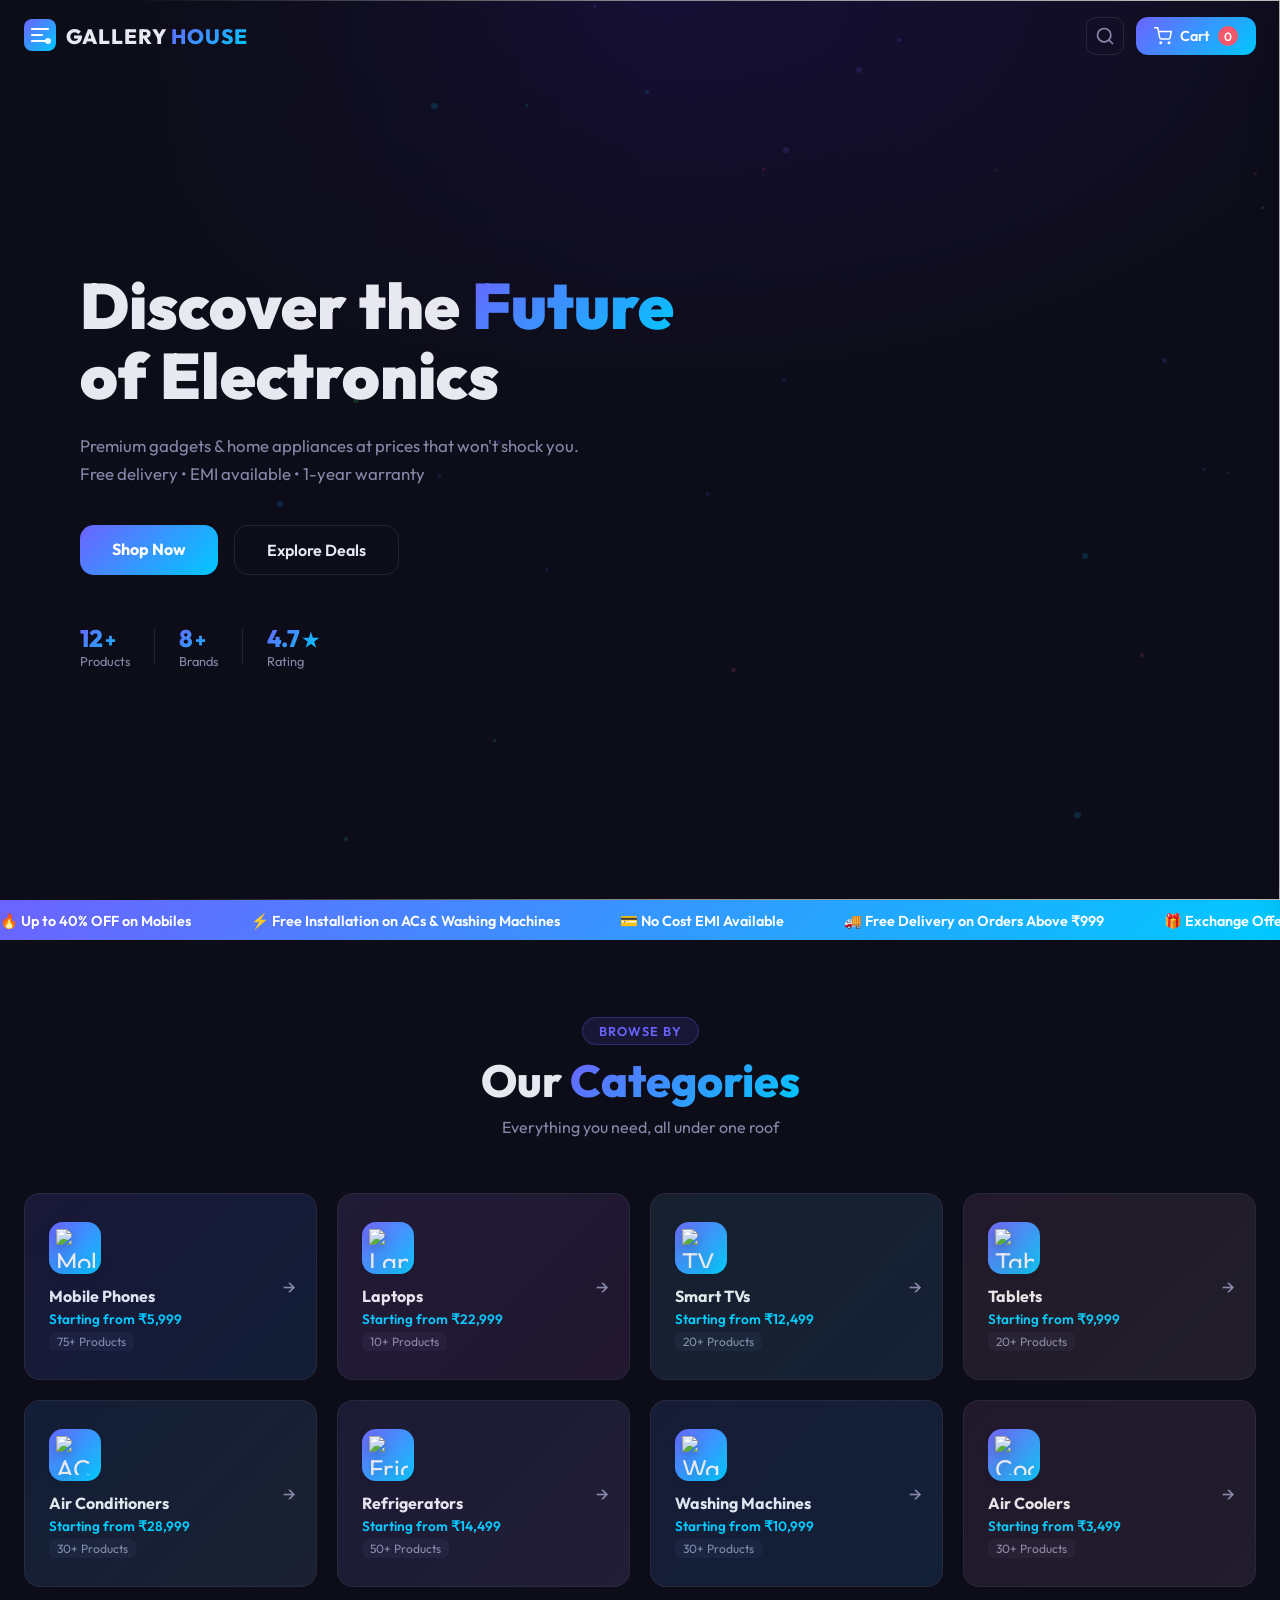
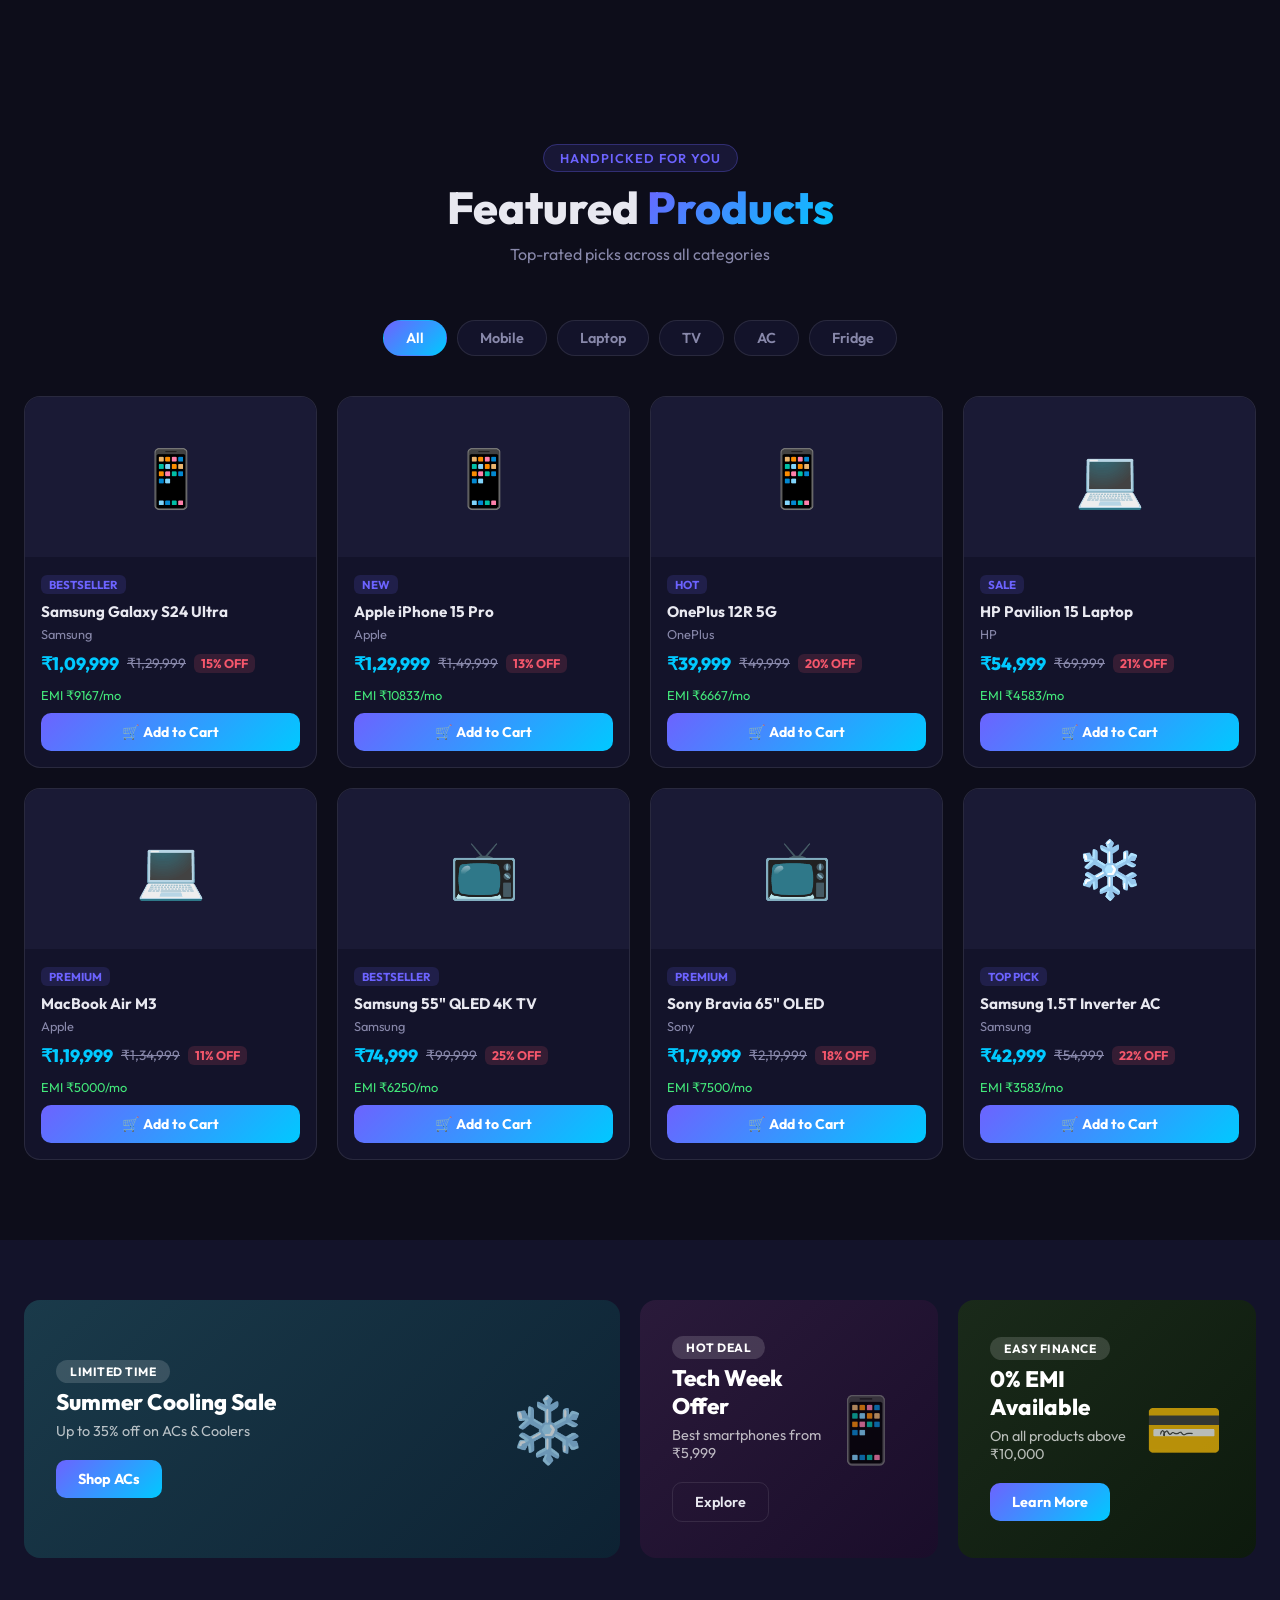
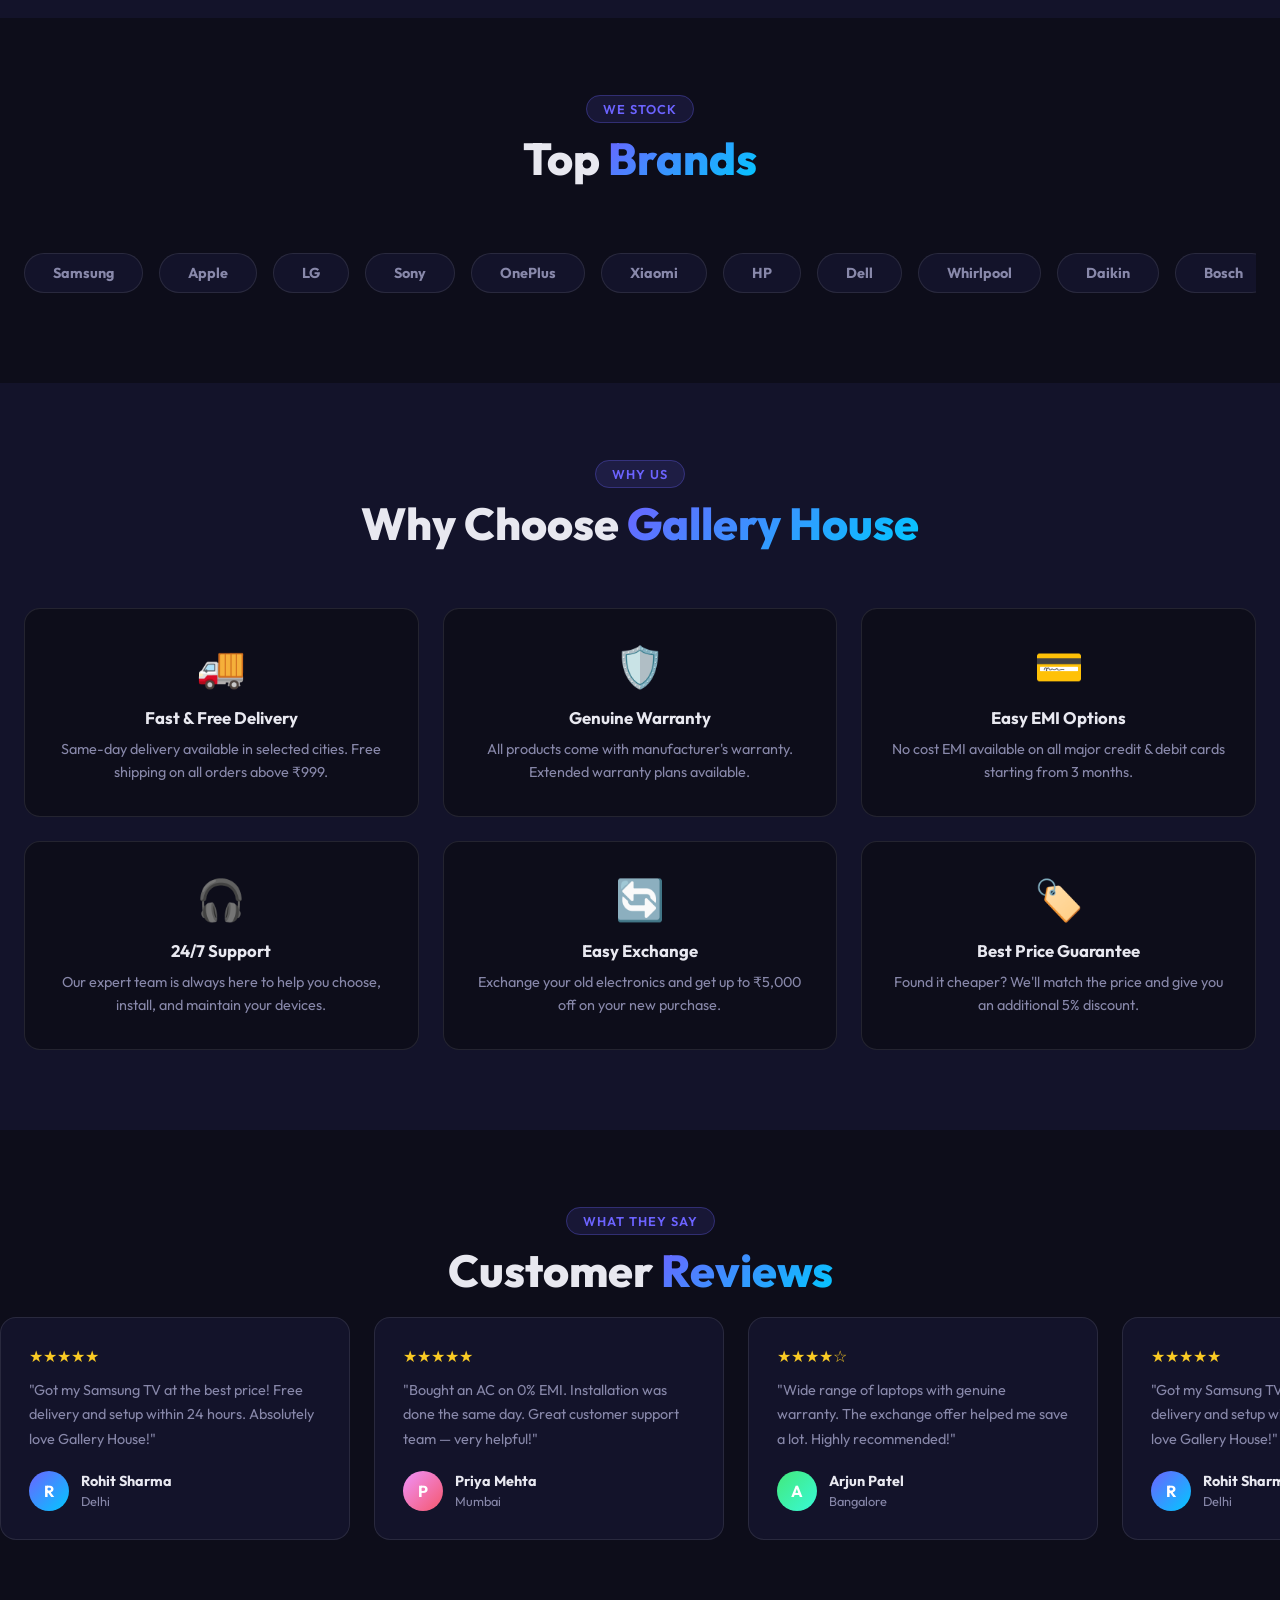
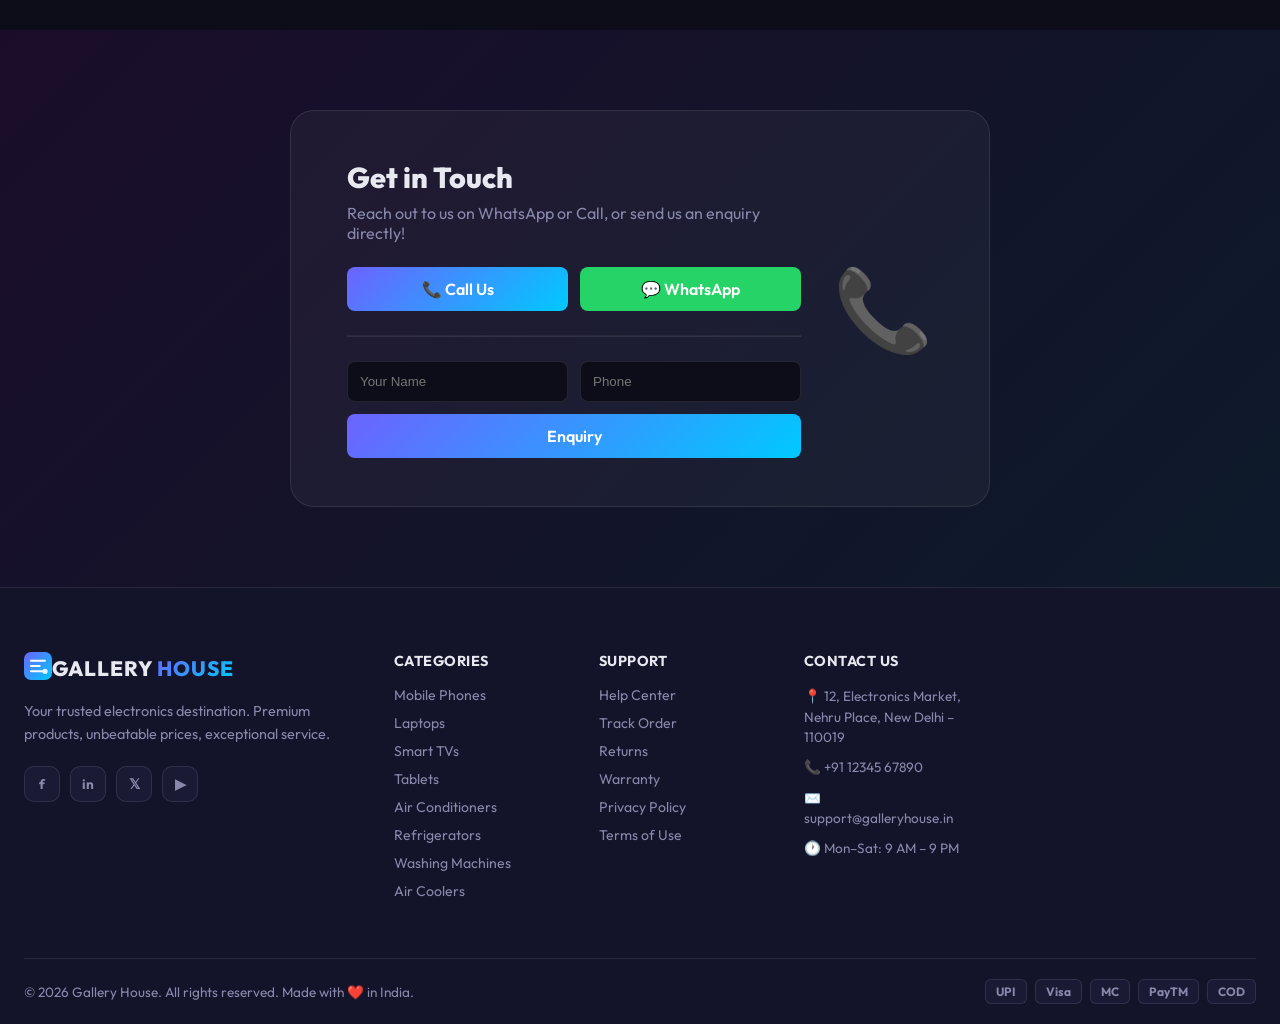
==== commit 0f02ce71: "Update contact links in index.html" ====
--- a/index.html
+++ b/index.html
@@ -500,8 +500,8 @@
           <h3>Get in Touch</h3>
           <p>Reach out to us on WhatsApp or Call, or send us an enquiry directly!</p>
           <div class="nl-form" style="display: flex; gap: 12px; margin-top: 20px;">
-            <a href="tel:+918278783424" class="btn" style="flex: 1; text-align: center; background: linear-gradient(135deg,var(--accent),var(--accent2)); color: #fff; padding: 12px 24px; border-radius: 8px; font-weight: 600; text-decoration: none;">📞 Call Us</a>
-            <a href="https://wa.me/918278783424?text=Hi!%20I%20have%20an%20inquiry%20about%20Gallery%20House." target="_blank" class="btn" style="flex: 1; text-align: center; background: #25D366; color: #fff; padding: 12px 24px; border-radius: 8px; font-weight: 600; text-decoration: none;">💬 WhatsApp</a>
+            <a href="tel:+919110969318" class="btn" style="flex: 1; text-align: center; background: linear-gradient(135deg,var(--accent),var(--accent2)); color: #fff; padding: 12px 24px; border-radius: 8px; font-weight: 600; text-decoration: none;">📞 Call Us</a>
+            <a href="https://wa.me/919110969318?text=Hi!%20I%20have%20an%20inquiry%20about%20Gallery%20House." target="_blank" class="btn" style="flex: 1; text-align: center; background: #25D366; color: #fff; padding: 12px 24px; border-radius: 8px; font-weight: 600; text-decoration: none;">💬 WhatsApp</a>
           </div>
           
           <hr style="border-color:var(--border); margin:24px 0;">
@@ -1429,4 +1429,4 @@
   </script>
 </body>
 
-</html>+</html>
